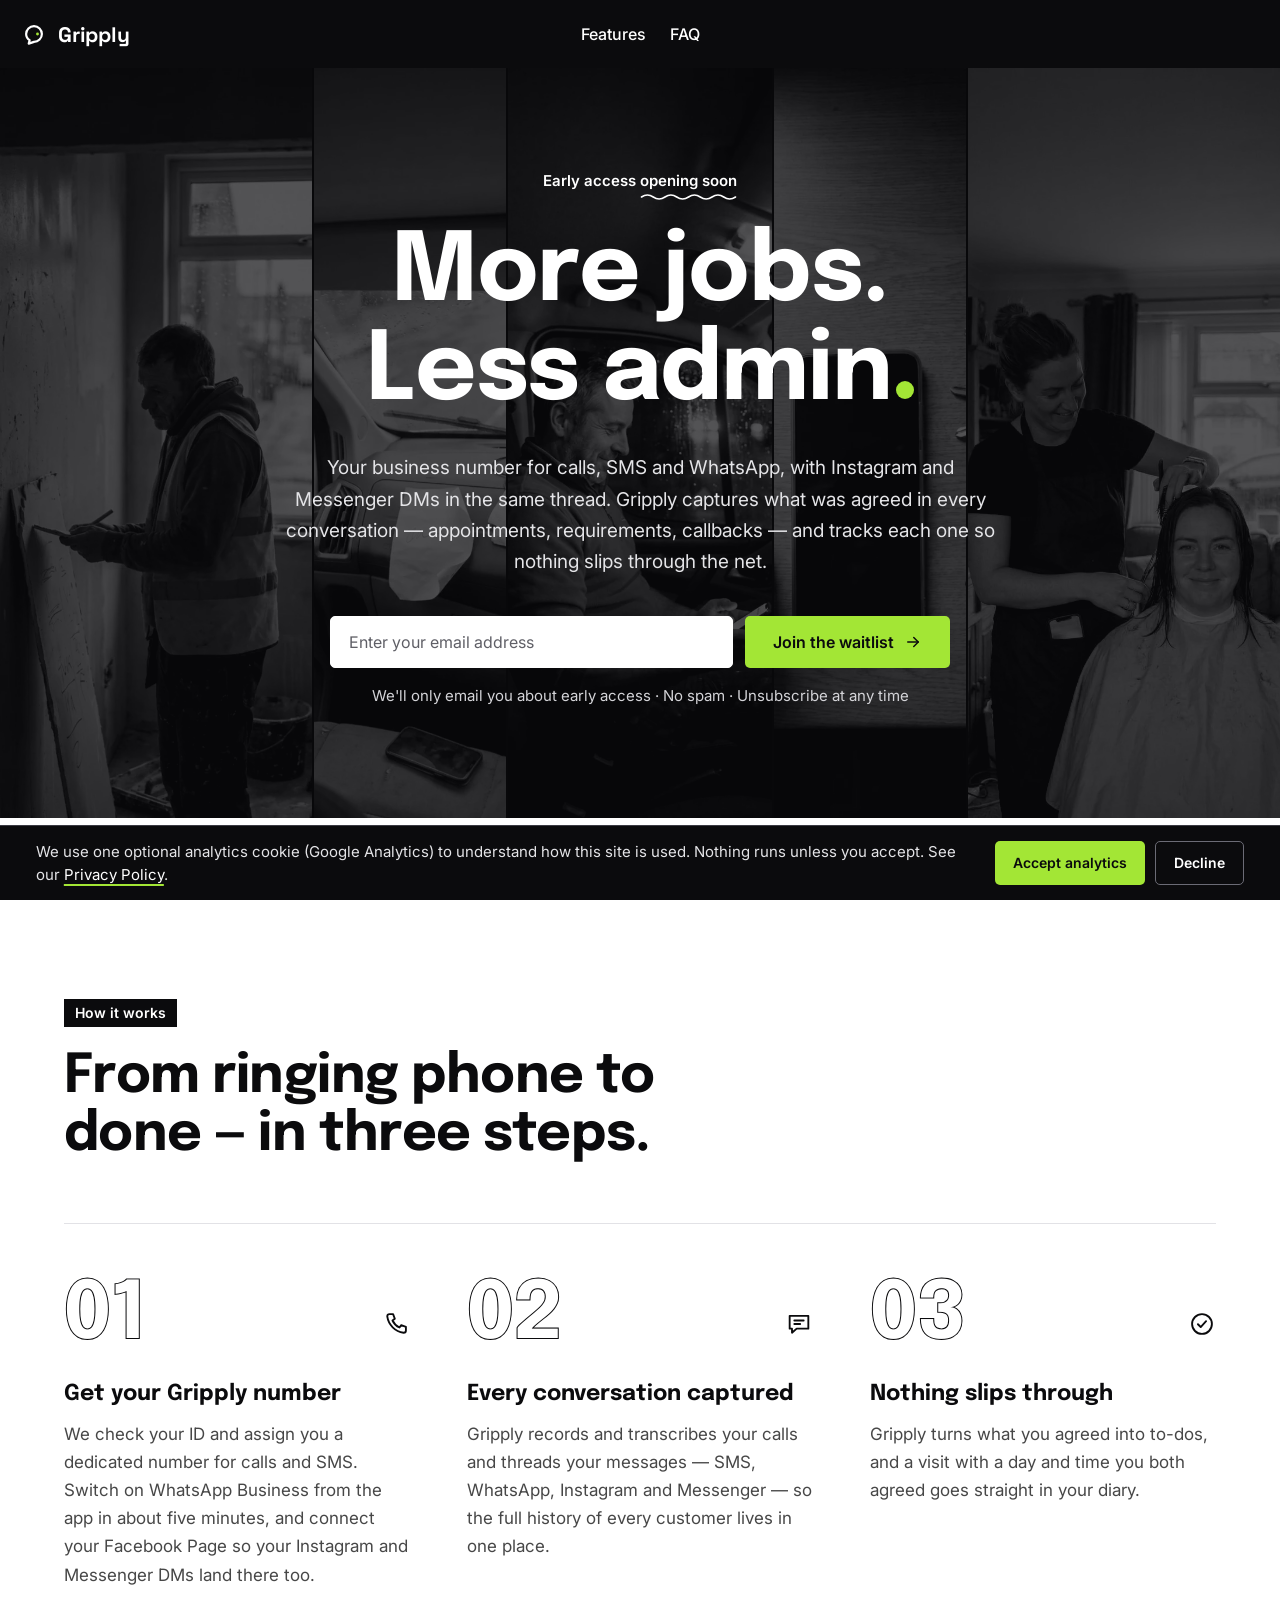
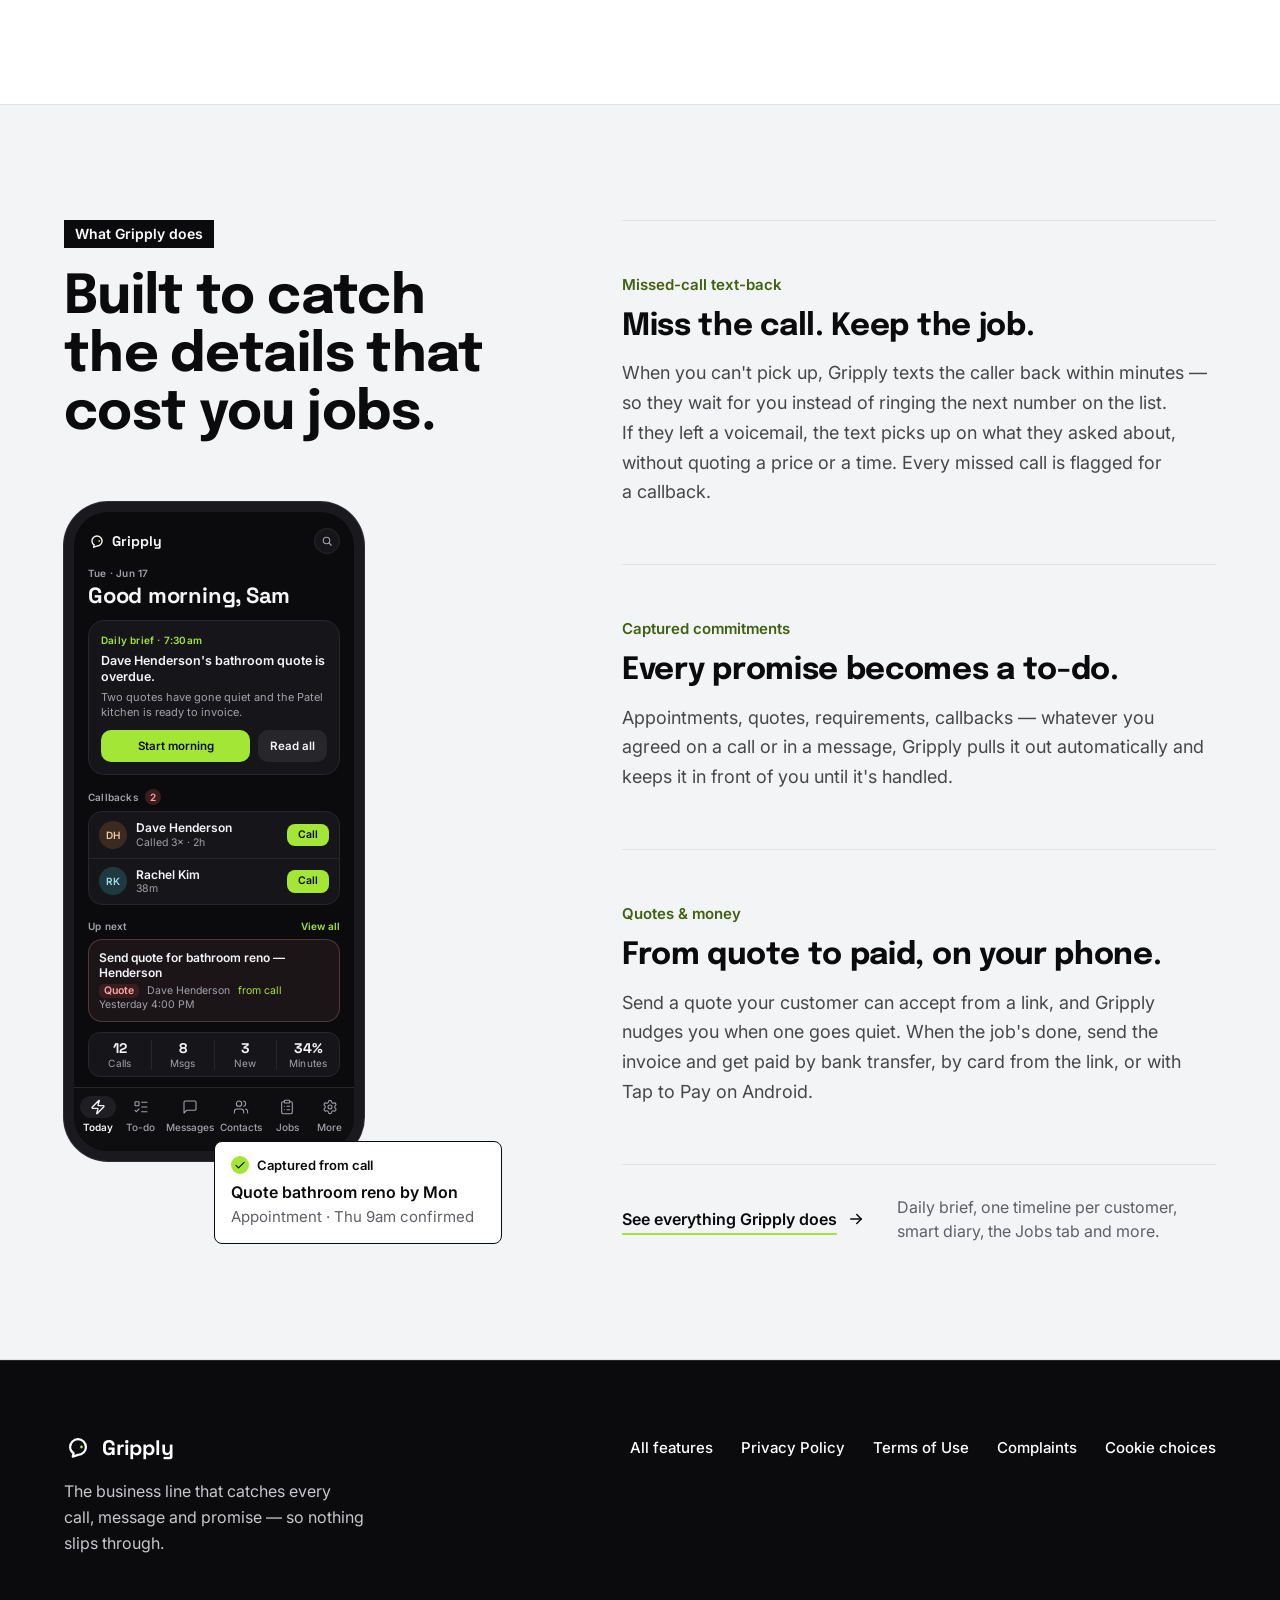
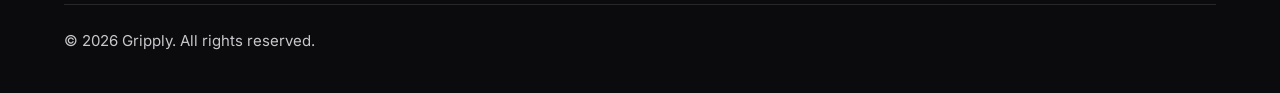
==== index.html @ f7651004 "Drop the blue tap highlight on every link and button The top bar already had none; now no tap anywhe" ====
<!DOCTYPE html>
<html lang="en">
<head>
  <meta charset="utf-8" />
  <meta name="viewport" content="width=device-width, initial-scale=1" />
  <title>Gripply — More jobs. Less admin.</title>
  <meta name="description" content="Gripply gives your business one number for calls, SMS and WhatsApp Business, and brings Instagram and Messenger DMs into the same thread — every conversation captured and every promise tracked, so nothing slips through the net. Join the waitlist for early access." />
  <link rel="canonical" href="https://gripply.app/" />
  <meta name="theme-color" content="#0b0b0d" />
  <link rel="icon" type="image/svg+xml" href="data:image/svg+xml,%3Csvg xmlns='http://www.w3.org/2000/svg' viewBox='0 0 256 256'%3E%3Crect width='256' height='256' rx='56' fill='%230b0b0d'/%3E%3Cpath d='M 128 56 C 168 56 200 88 200 128 C 200 168 168 200 128 200 L 80 216 L 88 184 C 68 172 56 152 56 128 C 56 88 88 56 128 56 Z' fill='none' stroke='%23f5f5f7' stroke-width='20' stroke-linejoin='round'/%3E%3Ccircle cx='160' cy='128' r='14' fill='%23a3e635'/%3E%3C/svg%3E" />
  <link rel="apple-touch-icon" href="data:image/svg+xml,%3Csvg xmlns='http://www.w3.org/2000/svg' viewBox='0 0 256 256'%3E%3Crect width='256' height='256' rx='56' fill='%230b0b0d'/%3E%3Cpath d='M 128 56 C 168 56 200 88 200 128 C 200 168 168 200 128 200 L 80 216 L 88 184 C 68 172 56 152 56 128 C 56 88 88 56 128 56 Z' fill='none' stroke='%23f5f5f7' stroke-width='20' stroke-linejoin='round'/%3E%3Ccircle cx='160' cy='128' r='14' fill='%23a3e635'/%3E%3C/svg%3E" />

  <!-- Open Graph / Twitter -->
  <meta property="og:type" content="website" />
  <meta property="og:url" content="https://gripply.app/" />
  <meta property="og:title" content="Gripply — More jobs. Less admin." />
  <meta property="og:description" content="One business number for calls, SMS and WhatsApp, with Instagram and Messenger in the same thread — every conversation captured and every promise tracked. Join the waitlist." />
  <meta property="og:image" content="https://gripply.app/og-image.png?v=2" />
  <meta property="og:image:width" content="1200" />
  <meta property="og:image:height" content="630" />
  <meta property="og:image:alt" content="Gripply — More jobs. Less admin. Every conversation captured. Every promise tracked. Calls, SMS, WhatsApp Business, Instagram and Messenger." />
  <meta name="twitter:card" content="summary_large_image" />
  <meta name="twitter:title" content="Gripply — More jobs. Less admin." />
  <meta name="twitter:description" content="One business number for calls, SMS and WhatsApp, with Instagram and Messenger in the same thread — every conversation captured and every promise tracked." />
  <meta name="twitter:image" content="https://gripply.app/og-image.png?v=2" />

  <script type="application/ld+json">
  {
    "@context": "https://schema.org",
    "@type": "SoftwareApplication",
    "name": "Gripply",
    "url": "https://gripply.app",
    "description": "One business number for calls, SMS and WhatsApp Business, with Instagram and Messenger DMs in the same thread. Gripply transcribes every conversation and tracks every promise so nothing slips through.",
    "applicationCategory": "BusinessApplication",
    "operatingSystem": "iOS, Android",
    "offers": { "@type": "Offer", "price": "0" }
  }
  </script>

  <link rel="preconnect" href="https://fonts.googleapis.com">
  <link rel="preconnect" href="https://fonts.gstatic.com" crossorigin>
  <link href="https://fonts.googleapis.com/css2?family=Epilogue:wght@500;700&family=Inter:wght@400;500;600&family=Space+Grotesk:wght@700&display=swap" rel="stylesheet">
  <link rel="stylesheet" href="/styles.css?v=10">
  <script src="/consent.js?v=1" defer></script>
  <script src="/site.js?v=2" defer></script>
</head>
<body>
<a class="skip-link" href="#top">Skip to content</a>

<!-- ===================== TOP BAR ===================== -->
<header class="topbar">
  <div class="topbar__inner">
    <a href="#top" class="logo topbar__logo">
      <svg aria-hidden="true" width="28" height="28" viewBox="0 0 256 256" fill="none"><path d="M 128 56 C 168 56 200 88 200 128 C 200 168 168 200 128 200 L 80 216 L 88 184 C 68 172 56 152 56 128 C 56 88 88 56 128 56 Z" stroke="currentColor" stroke-width="20" stroke-linejoin="round"></path><circle cx="160" cy="128" r="13" fill="#a3e635"></circle></svg>
      <span class="logo__word">Gripply</span>
    </a>
    <nav class="topbar__nav" aria-label="Primary">
      <a href="/features" class="topbar__link">Features</a>
      <a href="/faq" class="topbar__link">FAQ</a>
    </nav>
    <details class="nav-menu">
      <summary class="nav-menu__button" aria-label="Menu"><span class="nav-menu__bars" aria-hidden="true"><span></span><span></span><span></span></span></summary>
      <div class="nav-menu__panel">
        <a href="/features" class="nav-menu__link">Features</a>
        <a href="/faq" class="nav-menu__link">FAQ</a>
      </div>
    </details>
  </div>
</header>

<main id="top">

  <!-- ===================== HERO ===================== -->
  <section class="hero">
    <div class="hero__stage">
      <!-- still photographs, shown black and white by the stylesheet. /img/* is served immutable
           (netlify.toml), so bump ?v=N on a photo's src when that photo is replaced -->
      <div class="hero__media" aria-hidden="true">
        <img class="hero__photo hero__photo--builder" src="/img/hero-builder.webp?v=1" width="716" height="1284" alt="" fetchpriority="high" decoding="async">
        <img class="hero__photo hero__photo--dashboard" src="/img/hero-dashboard.webp?v=1" width="716" height="1284" alt="" loading="lazy" decoding="async">
        <img class="hero__photo hero__photo--van" src="/img/hero-van-night.webp?v=1" width="716" height="1284" alt="" loading="lazy" decoding="async">
        <img class="hero__photo hero__photo--counter" src="/img/hero-counter.webp?v=1" width="716" height="1284" alt="" loading="lazy" decoding="async">
        <img class="hero__photo hero__photo--hairdresser" src="/img/hero-hairdresser.webp?v=1" width="768" height="1376" alt="" loading="lazy" decoding="async">
      </div>

      <div class="hero__inner">
        <p class="kicker">Early access <span class="squiggle">opening soon<svg aria-hidden="true" viewBox="0 0 132 8" preserveAspectRatio="none" fill="none"><path d="M2 4 Q 10 0 18 4 T 34 4 T 50 4 T 66 4 T 82 4 T 98 4 T 114 4 T 130 4" stroke="currentColor" stroke-width="1.6" stroke-linecap="round" vector-effect="non-scaling-stroke"></path></svg></span></p>
        <h1 class="hero__title"><span class="hero__title-line">More jobs.</span> <span class="hero__title-line">Less admin<span class="visually-hidden">.</span><span class="dot" aria-hidden="true"></span></span></h1>
        <p class="hero__sub">Your business number for calls, SMS and WhatsApp, with Instagram and Messenger DMs in the same thread. Gripply captures what was agreed in every conversation&nbsp;— appointments, requirements, callbacks&nbsp;— and tracks each one so nothing slips through the net.</p>

        <!-- hero waitlist -->
        <div class="waitlist">
          <form id="heroForm" class="waitlist-form" data-success="heroSuccess" data-error="heroError" data-location="hero">
            <label class="visually-hidden" for="heroEmail">Email address</label>
            <input id="heroEmail" name="email" type="email" inputmode="email" autocomplete="email" required placeholder="Enter your email address" class="waitlist-form__input">
            <input type="text" name="website" tabindex="-1" autocomplete="off" aria-hidden="true" class="hp-field" />
            <button type="submit" class="btn btn--primary waitlist-form__submit">Join the waitlist
              <svg aria-hidden="true" width="18" height="18" viewBox="0 0 24 24" fill="none" stroke="currentColor" stroke-width="2" stroke-linecap="round" stroke-linejoin="round"><path d="M5 12h14"></path><path d="M13 6l6 6-6 6"></path></svg>
            </button>
          </form>
          <div id="heroError" class="form-error" role="alert" hidden></div>

          <div id="heroSuccess" class="form-success" role="status" tabindex="-1" hidden>
            <svg aria-hidden="true" width="22" height="22" viewBox="0 0 24 24" fill="none" stroke="currentColor" stroke-width="2" stroke-linecap="round" stroke-linejoin="round"><circle cx="12" cy="12" r="8.5"></circle><path d="M8.5 12.2l2.4 2.4 4.6-5"></path></svg>
            <span>You're on the list. We'll email you the moment your spot opens up.</span>
          </div>

          <p class="form-note">We'll only email you about early access <span aria-hidden="true">·</span> <span class="nowrap">No spam <span aria-hidden="true">·</span> Unsubscribe at any time</span></p>
        </div>
      </div>
    </div>

    <!-- the five channels -->
    <div class="channels">
      <ul class="container channels__list" role="list">
        <li class="channels__item">Calls</li>
        <li class="channels__item">SMS</li>
        <li class="channels__item">WhatsApp Business</li>
        <li class="channels__item">Instagram</li>
        <li class="channels__item">Messenger</li>
      </ul>
    </div>
  </section>

  <!-- ===================== HOW IT WORKS ===================== -->
  <section id="how" class="section">
    <div class="container">
      <div class="section-head">
        <p class="chip">How it works</p>
        <h2 class="section-title">From ringing phone to done&nbsp;— in three steps.</h2>
      </div>

      <ol class="steps" role="list">
        <!-- step 1 -->
        <li class="row step">
          <div class="step__head">
            <span class="numeral" aria-hidden="true">01</span>
            <svg class="step__icon" aria-hidden="true" width="28" height="28" viewBox="0 0 24 24" fill="none" stroke="currentColor" stroke-width="1.6" stroke-linecap="round" stroke-linejoin="round"><path d="M6.5 3.5h3l1.5 4-2 1.5a12 12 0 0 0 6 6l1.5-2 4 1.5v3a2 2 0 0 1-2 2A16.5 16.5 0 0 1 4.5 5.5a2 2 0 0 1 2-2z"></path></svg>
          </div>
          <h3 class="item-title step__title">Get your Gripply number</h3>
          <p class="step__text">We check your ID and assign you a dedicated number for calls and SMS. Switch on WhatsApp Business from the app in about five minutes, and connect your Facebook Page so your Instagram and Messenger DMs land there too.</p>
        </li>
        <!-- step 2 -->
        <li class="row step">
          <div class="step__head">
            <span class="numeral" aria-hidden="true">02</span>
            <svg class="step__icon" aria-hidden="true" width="28" height="28" viewBox="0 0 24 24" fill="none" stroke="currentColor" stroke-width="1.6" stroke-linecap="round" stroke-linejoin="round"><path d="M4 5h16v11H10l-4 3.5V16H4z"></path><path d="M8 9h8"></path><path d="M8 12h5"></path></svg>
          </div>
          <h3 class="item-title step__title">Every conversation captured</h3>
          <p class="step__text">Gripply records and transcribes your calls and threads your messages&nbsp;— SMS, WhatsApp, Instagram and Messenger&nbsp;— so the full history of every customer lives in one place.</p>
        </li>
        <!-- step 3 -->
        <li class="row step">
          <div class="step__head">
            <span class="numeral" aria-hidden="true">03</span>
            <svg class="step__icon" aria-hidden="true" width="28" height="28" viewBox="0 0 24 24" fill="none" stroke="currentColor" stroke-width="1.6" stroke-linecap="round" stroke-linejoin="round"><circle cx="12" cy="12" r="8.5"></circle><path d="M8.5 12.2l2.4 2.4 4.6-5"></path></svg>
          </div>
          <h3 class="item-title step__title">Nothing slips through</h3>
          <p class="step__text">Gripply turns what you agreed into <span class="nowrap">to-dos</span>, and a visit with a day and time you both agreed goes straight in your diary.</p>
        </li>
      </ol>
    </div>
  </section>

  <!-- ===================== FEATURES ===================== -->
  <section id="features" class="section section--alt">
    <div class="container does">
      <div class="section-head does__head">
        <p class="chip">What Gripply does</p>
        <h2 class="section-title">Built to catch the details that cost you jobs.</h2>
      </div>

      <!-- the app, drawn in HTML and exposed as one picture -->
      <div class="does__mock">
        <div class="phone-mock" role="img" aria-label="The Gripply app's Today screen: the daily brief, two callbacks to make and what's up next, with a note of an action captured from a call.">
          <div class="phone">
            <div class="phone__screen">
              <div class="phone__body">
                <div class="phone__top">
                  <span class="phone__brand"><svg width="18" height="18" viewBox="0 0 256 256" fill="none"><path d="M 128 56 C 168 56 200 88 200 128 C 200 168 168 200 128 200 L 80 216 L 88 184 C 68 172 56 152 56 128 C 56 88 88 56 128 56 Z" stroke="currentColor" stroke-width="20" stroke-linejoin="round"></path><circle cx="160" cy="128" r="13" fill="#a3e635"></circle></svg>Gripply</span>
                  <span class="phone__search"><svg width="12" height="12" viewBox="0 0 24 24" fill="none" stroke="currentColor" stroke-width="2.2" stroke-linecap="round"><circle cx="11" cy="11" r="6.5"></circle><path d="M16 16l4.5 4.5"></path></svg></span>
                </div>
                <span class="phone__label phone__date">Tue · Jun 17</span>
                <span class="phone__hello">Good morning, Sam</span>

                <span class="phone__card phone__brief">
                  <span class="phone__label phone__brief-label">Daily brief · 7:30am</span>
                  <span class="phone__brief-title">Dave Henderson's bathroom quote is overdue.</span>
                  <span class="phone__brief-text">Two quotes have gone quiet and the Patel kitchen is ready to invoice.</span>
                  <span class="phone__brief-actions">
                    <span class="phone__btn">Start morning</span>
                    <span class="phone__btn phone__btn--quiet">Read all</span>
                  </span>
                </span>

                <span class="phone__heading">
                  <span class="phone__label">Callbacks</span>
                  <span class="phone__count">2</span>
                </span>
                <span class="phone__card phone__list">
                  <span class="phone__person">
                    <span class="phone__avatar">DH</span>
                    <span class="phone__lines"><span class="phone__name">Dave Henderson</span><span class="phone__meta">Called 3× · 2h</span></span>
                    <span class="phone__call">Call</span>
                  </span>
                  <span class="phone__person">
                    <span class="phone__avatar phone__avatar--cool">RK</span>
                    <span class="phone__lines"><span class="phone__name">Rachel Kim</span><span class="phone__meta">38m</span></span>
                    <span class="phone__call">Call</span>
                  </span>
                </span>

                <span class="phone__heading phone__heading--split">
                  <span class="phone__label">Up next</span>
                  <span class="phone__more">View all</span>
                </span>
                <span class="phone__card phone__task phone__task--overdue">
                  <span class="phone__lines">
                    <span class="phone__name">Send quote for bathroom reno&nbsp;— Henderson</span>
                    <span class="phone__task-meta"><span class="phone__pill">Quote</span><span>Dave Henderson</span><span class="phone__from">from call</span><span>Yesterday 4:00 PM</span></span>
                  </span>
                </span>

                <span class="phone__card phone__stats">
                  <span class="phone__stat"><span class="phone__stat-value">12</span><span class="phone__stat-label">Calls</span></span>
                  <span class="phone__stat"><span class="phone__stat-value">8</span><span class="phone__stat-label">Msgs</span></span>
                  <span class="phone__stat"><span class="phone__stat-value">3</span><span class="phone__stat-label">New</span></span>
                  <span class="phone__stat"><span class="phone__stat-value">34%</span><span class="phone__stat-label">Minutes</span></span>
                </span>
              </div>

              <div class="phone__tabs">
                <span class="phone__tab phone__tab--on"><svg width="16" height="16" viewBox="0 0 24 24" fill="none" stroke="currentColor" stroke-width="2" stroke-linecap="round" stroke-linejoin="round"><path d="M4 14a1 1 0 0 1-.78-1.63l9.9-10.2a.5.5 0 0 1 .86.46l-1.92 6.02A1 1 0 0 0 13 10h7a1 1 0 0 1 .78 1.63l-9.9 10.2a.5.5 0 0 1-.86-.46l1.92-6.02A1 1 0 0 0 11 14z"></path></svg>Today</span>
                <span class="phone__tab"><svg width="16" height="16" viewBox="0 0 24 24" fill="none" stroke="currentColor" stroke-width="1.6" stroke-linecap="round" stroke-linejoin="round"><path d="M13 5h8"></path><path d="M13 12h8"></path><path d="M13 19h8"></path><path d="m3 17 2 2 4-4"></path><rect x="3" y="4" width="6" height="6" rx="1"></rect></svg>To-do</span>
                <span class="phone__tab"><svg width="16" height="16" viewBox="0 0 24 24" fill="none" stroke="currentColor" stroke-width="1.6" stroke-linecap="round" stroke-linejoin="round"><path d="M21 15a2 2 0 0 1-2 2H7l-4 4V5a2 2 0 0 1 2-2h14a2 2 0 0 1 2 2z"></path></svg>Messages</span>
                <span class="phone__tab"><svg width="16" height="16" viewBox="0 0 24 24" fill="none" stroke="currentColor" stroke-width="1.6" stroke-linecap="round" stroke-linejoin="round"><path d="M16 21v-2a4 4 0 0 0-4-4H6a4 4 0 0 0-4 4v2"></path><path d="M16 3.128a4 4 0 0 1 0 7.744"></path><path d="M22 21v-2a4 4 0 0 0-3-3.87"></path><circle cx="9" cy="7" r="4"></circle></svg>Contacts</span>
                <span class="phone__tab"><svg width="16" height="16" viewBox="0 0 24 24" fill="none" stroke="currentColor" stroke-width="1.6" stroke-linecap="round" stroke-linejoin="round"><rect width="8" height="4" x="8" y="2" rx="1"></rect><path d="M16 4h2a2 2 0 0 1 2 2v14a2 2 0 0 1-2 2H6a2 2 0 0 1-2-2V6a2 2 0 0 1 2-2h2"></path><path d="M12 11h4"></path><path d="M12 16h4"></path><path d="M8 11h.01"></path><path d="M8 16h.01"></path></svg>Jobs</span>
                <span class="phone__tab"><svg width="16" height="16" viewBox="0 0 24 24" fill="none" stroke="currentColor" stroke-width="1.6" stroke-linecap="round" stroke-linejoin="round"><path d="M9.671 4.136a2.34 2.34 0 0 1 4.659 0 2.34 2.34 0 0 0 3.319 1.915 2.34 2.34 0 0 1 2.33 4.033 2.34 2.34 0 0 0 0 3.831 2.34 2.34 0 0 1-2.33 4.033 2.34 2.34 0 0 0-3.319 1.915 2.34 2.34 0 0 1-4.659 0 2.34 2.34 0 0 0-3.32-1.915 2.34 2.34 0 0 1-2.33-4.033 2.34 2.34 0 0 0 0-3.831A2.34 2.34 0 0 1 6.35 6.051a2.34 2.34 0 0 0 3.319-1.915"></path><circle cx="12" cy="12" r="3"></circle></svg>More</span>
              </div>
            </div>
          </div>

          <div class="phone-mock__note">
            <span class="phone-mock__note-label"><svg width="14" height="14" viewBox="0 0 24 24" fill="none" stroke="currentColor" stroke-width="2" stroke-linecap="round" stroke-linejoin="round"><path d="M5 12.5l4.5 4.5L19 7.5"></path></svg>Captured from call</span>
            <span class="phone-mock__note-title">Quote bathroom reno by Mon</span>
            <span class="phone-mock__note-sub">Appointment · Thu 9am confirmed</span>
          </div>
        </div>
      </div>

      <div class="does__rows">
        <!-- feature row 1 -->
        <div class="row feature">
          <p class="label">Missed-call text-back</p>
          <h3 class="feature-title">Miss the call. Keep the job.</h3>
          <p class="lead">When you can't pick up, Gripply texts the caller back within minutes&nbsp;— so they wait for you instead of ringing the next number on the list. If they left a voicemail, the text picks up on what they asked about, without quoting a price or a time. Every missed call is flagged for a callback.</p>
        </div>

        <!-- feature row 2 -->
        <div class="row feature">
          <p class="label">Captured commitments</p>
          <h3 class="feature-title">Every promise becomes a <span class="nowrap">to-do</span>.</h3>
          <p class="lead">Appointments, quotes, requirements, callbacks&nbsp;— whatever you agreed on a call or in a message, Gripply pulls it out automatically and keeps it in front of you until it's handled.</p>
        </div>

        <!-- feature row 3 -->
        <div class="row feature">
          <p class="label">Quotes &amp; money</p>
          <h3 class="feature-title">From quote to paid, on your phone.</h3>
          <p class="lead">Send a quote your customer can accept from a link, and Gripply nudges you when one goes quiet. When the job's done, send the invoice and get paid by bank transfer, by card from the link, or with Tap to Pay on Android.</p>
        </div>

        <!-- everything else lives on /features -->
        <div class="does__more">
          <a href="/features" class="arrow-link"><span>See everything Gripply does</span>
            <svg aria-hidden="true" width="18" height="18" viewBox="0 0 24 24" fill="none" stroke="currentColor" stroke-width="2" stroke-linecap="round" stroke-linejoin="round"><path d="M5 12h14"></path><path d="M13 6l6 6-6 6"></path></svg>
          </a>
          <p class="does__more-text">Daily brief, one timeline per customer, smart diary, the Jobs tab and more.</p>
        </div>
      </div>
    </div>
  </section>

</main>

<!-- ===================== FOOTER ===================== -->
<footer class="footer">
  <div class="container footer__inner">
    <div class="footer__top">
      <div class="footer__about">
        <a href="#top" class="logo footer__brand">
          <svg aria-hidden="true" width="28" height="28" viewBox="0 0 256 256" fill="none"><path d="M 128 56 C 168 56 200 88 200 128 C 200 168 168 200 128 200 L 80 216 L 88 184 C 68 172 56 152 56 128 C 56 88 88 56 128 56 Z" stroke="currentColor" stroke-width="20" stroke-linejoin="round"></path><circle cx="160" cy="128" r="13" fill="#a3e635"></circle></svg>
          <span class="logo__word">Gripply</span>
        </a>
        <p class="footer__tagline">The business line that catches every call, message and promise&nbsp;— so nothing slips through.</p>
      </div>
      <nav class="footer__nav" aria-label="Footer">
        <a href="/features" class="footer__link">All features</a>
        <a href="/privacy" class="footer__link">Privacy Policy</a>
        <a href="/terms" class="footer__link">Terms of Use</a>
        <a href="/complaints" class="footer__link">Complaints</a>
        <button type="button" class="footer__link" data-cookie-choices>Cookie choices</button>
      </nav>
    </div>
    <div class="footer__bottom">
      <p class="footer__copy">© 2026 Gripply. All rights reserved.</p>
    </div>
  </div>
</footer>
</body>
</html>
---- styles.css ----
/* Gripply landing — shared stylesheet for every page ("Bold minimal").
   Referenced as /styles.css?v=N — bump N in all six pages when editing
   this file (netlify.toml serves it with immutable caching).

   Contents
     1. Design tokens
     2. Base and typography
     3. Shared components
          skip link · layout wrappers · dark surfaces · buttons · logo · top bar
          arrow link · label chips · lime full stop · outlined numerals · hairline rows
          waitlist form and its states · phone mock
          footer · cookie banner
     4. Home page — index.html
     5. Features page — features.html
     6. Legal pages — privacy.html, terms.html, complaints.html
     7. FAQ page — faq.html

   Written mobile-first. Breakpoints (min-width): 720px tablet,
   900px small desktop, 1100px desktop.
   Nothing here is set in capitals or letter-spaced like capitals. The only
   tracking is the slight 0.2px on the phone mock's tiny in-app labels,
   which are in sentence case like the real app. */


/* ==========================================================================
   1. DESIGN TOKENS
   ========================================================================== */

:root {
  color-scheme: light;

  /* colour — light theme (the live theme) */
  --bg: #ffffff;
  --bg-alt: #f3f4f5;
  --panel: #0b0b0d;          /* top bar, hero backing, footer, cookie bar */
  --ink: #0b0b0d;            /* headings, strong text, hairline borders that must show */
  --body: #474747;
  --muted: #5f5f66;
  --line: #e2e2e6;           /* hairlines */
  --accent: #a3e635;         /* lime: fills only */
  --accent-hover: #b5f04f;
  --accent-ink: #0b0b0d;     /* text on lime */
  --accent-text: #3f6212;    /* lime-coloured text on white */

  /* text on the dark surfaces (top bar, hero, footer, cookie bar) */
  --on-dark: #ffffff;
  --on-dark-body: #e4e4e7;
  --on-dark-muted: #c7c7cc;
  --on-dark-note: #d4d4d8;
  --on-dark-hover: #a1a1aa;  /* top bar and phone menu links under the pointer */
  --on-dark-line: #26262b;
  --danger-on-dark: #f87171;

  /* hero photographs: colour files, made black and white here */
  --hero-photo-filter: grayscale(1) contrast(1.05);
  --hero-scrim: rgba(11, 11, 13, 0.7);

  /* type */
  --font-display: 'Epilogue', system-ui, -apple-system, 'Segoe UI', sans-serif;
  --font-body: 'Inter', system-ui, -apple-system, 'Segoe UI', sans-serif;
  --font-brand: 'Space Grotesk', system-ui, sans-serif;   /* the Gripply wordmark only */

  /* layout */
  --container: 1200px;       /* includes the gutters */
  --gutter: 20px;
  --section-pad: clamp(72px, 9vw, 132px);
  --page-top: 44px;          /* above the chip of a page with no hero (FAQ, legal) */
  --head-gap: 36px;          /* under a section's or page's heading block */
  --gap-label: 12px;         /* from a .label to its heading */
  --gap-chip: 20px;          /* from a .chip to its heading */
  --topbar-h: 64px;
  --radius: 5px;

  /* focus ring colour; dark surfaces switch it to white */
  --focus: var(--ink);
}

@media (min-width: 720px) {
  :root {
    --gutter: 24px;
    --page-top: clamp(56px, 6vw, 88px);
    --head-gap: clamp(40px, 4.5vw, 64px);
    --gap-label: 14px;
    --gap-chip: 22px;
    --topbar-h: 68px;
  }
}

/* Dark theme — kept for later, NOT activated (the site is light only for now).
   To switch it on, apply these under a selector or a prefers-color-scheme query.

   :root {
     --bg: #0b0b0d;
     --bg-alt: #131316;
     --panel: #16161a;
     --ink: #f5f5f7;
     --body: #c7c7cc;
     --muted: #a1a1aa;
     --line: #2a2a30;
     --accent-text: #a3e635;
   }
*/


/* ==========================================================================
   2. BASE AND TYPOGRAPHY
   ========================================================================== */

*, *::before, *::after { box-sizing: border-box; }

html {
  -webkit-text-size-adjust: 100%;
  text-size-adjust: 100%;
  -webkit-tap-highlight-color: transparent;   /* no blue flash on tapping a link or button anywhere (owner's decision); inherited */
}

/* In-page links and keyboard focus land clear of the sticky top bar: 8px below it, so a
   focus ring shows. This is set on what gets scrolled to, not as the page's scroll-padding-top,
   which would apply to the top bar's own links and menu button as well: focusing one of those
   (Escape closing the phone menu, Shift+Tab back into the bar) then scrolled the page. The top
   bar is always in view, so its controls need no margin. */
[id],
:is(main, .footer) :is(a, button, input, summary, [tabindex]) {
  scroll-margin-top: calc(var(--topbar-h) + 8px);
}

@media (prefers-reduced-motion: no-preference) {
  html { scroll-behavior: smooth; }
}

body {
  margin: 0;
  background: var(--bg);
  color: var(--body);
  font-family: var(--font-body);
  font-size: 17px;
  line-height: 1.6;
}

h1, h2, h3, p, blockquote { margin: 0; }

h1, h2, h3 {
  font-family: var(--font-display);
  font-weight: 700;
  color: var(--ink);
  text-wrap: balance;
}

p { text-wrap: pretty; }

/* text links: ink with a lime underline that turns ink on hover
   (components set their own colour and decoration) */
a {
  color: var(--ink);
  text-decoration-color: var(--accent);
  text-decoration-thickness: 2px;
  text-underline-offset: 3px;
}
a:hover { text-decoration-color: var(--ink); }

img { max-width: 100%; height: auto; }

input, button, textarea, select { font-family: inherit; }

[hidden] { display: none !important; }

::selection { background: var(--accent); color: var(--accent-ink); }

:focus-visible { outline: 2px solid var(--focus); outline-offset: 3px; }

.visually-hidden {
  position: absolute;
  width: 1px;
  height: 1px;
  margin: -1px;
  padding: 0;
  overflow: hidden;
  clip: rect(0 0 0 0);
  clip-path: inset(50%);
  white-space: nowrap;
  border: 0;
}

.nowrap { white-space: nowrap; }

/* ----- type scale (use these rather than new sizes) ----- */

/* section heading: 36px on a phone, 60px at 1440 */
.section-title {
  font-size: clamp(36px, 4.2vw, 60px);
  line-height: 1.1;
  letter-spacing: -0.012em;
}

/* feature heading: 26px on a phone, 33px at 1440. The features page's
   larger row headings (.tour-row__title) share its line height and tracking. */
.feature-title,
.tour-row__title {
  line-height: 1.15;
  letter-spacing: -0.01em;
}
.feature-title { font-size: clamp(26px, 2.4vw, 33px); }

/* step and list-item heading, and a legal page's section headings */
.item-title,
.legal__section h2 {
  font-size: 22px;
  line-height: 1.25;
}

/* .kicker: the short line above a page's h1 ("Early access opening soon").
   .label: the small label above a feature heading (below). */
.kicker,
.label {
  font-size: 15px;
  font-weight: 600;
  line-height: 1.4;
}
.kicker { color: var(--ink); }

/* the wavy underline under part of a kicker: <span class="squiggle">words<svg …></svg></span> */
.squiggle { position: relative; display: inline-block; }
.squiggle svg {
  position: absolute;
  left: 0;
  bottom: -10px;
  width: 100%;
  height: 8px;
  overflow: visible;
}

/* the label is in the dark lime text colour (--accent-text). The owner tried a lime
   dot and plain lime text during the build and chose this green, so keep it. */
.label { color: var(--accent-text); }
.label + :is(h2, h3) { margin-top: var(--gap-label); }

/* larger running text: 17px on a phone, 18px above */
.lead {
  font-size: 17px;
  line-height: 1.65;
}

/* long-form text: the FAQ page's answers and the legal pages' text,
   at most about 70 characters of 17px Inter a line */
.faq__a,
.legal__text {
  max-width: 600px;
  font-size: 17px;
  line-height: 1.7;
}

@media (min-width: 720px) {
  .section-title { line-height: 1.08; }
  .lead { font-size: 18px; }
}


/* ==========================================================================
   3. SHARED COMPONENTS
   ========================================================================== */

/* ----- skip link ----- */

.skip-link {
  position: absolute;
  left: 16px;
  top: -100px;
  z-index: 200;
  display: inline-flex;
  align-items: center;
  min-height: 44px;
  padding: 0 16px;
  border-radius: var(--radius);
  background: var(--accent);
  color: var(--accent-ink);
  font-size: 15px;
  font-weight: 600;
  text-decoration: none;
}
.skip-link:focus { top: 10px; outline: 2px solid var(--on-dark); outline-offset: 2px; }

/* ----- layout wrappers ----- */

/* centred column, 1200px including the gutters */
.container {
  width: 100%;
  max-width: var(--container);
  margin-inline: auto;
  padding-inline: var(--gutter);
}

/* a white page section; put a .container inside it.
   --surface is the section's background: outlined numerals fill with it. */
.section {
  --surface: var(--bg);
  background: var(--surface);
  padding-block: var(--section-pad);
}
.section--alt {
  --surface: var(--bg-alt);
  border-top: 1px solid var(--line);
  border-bottom: 1px solid var(--line);
}

/* chip + heading at the top of a section */
.section-head { max-width: 720px; }

/* ----- dark surfaces: top bar, home hero, footer, cookie banner ----- */

.topbar,
.hero__stage,
.footer,
.consent-banner {
  --focus: var(--on-dark);
  background: var(--panel);
  -webkit-font-smoothing: antialiased;
}

/* ----- buttons ----- */
/* Defined before the components that size and place their own buttons
   (.waitlist-form__submit, the cookie banner's two). The banner's Decline,
   which consent.js builds without .btn, is listed here to share the shape. */

.btn,
.consent-banner__decline {
  display: inline-flex;
  align-items: center;
  justify-content: center;
  gap: 10px;
  min-height: 44px;
  margin: 0;
  padding: 0 16px;
  border: 0;
  border-radius: var(--radius);
  background: none;
  color: inherit;
  font-family: var(--font-body);
  font-size: 14px;
  font-weight: 600;
  line-height: 1;
  text-decoration: none;
  white-space: nowrap;
  cursor: pointer;
}
.btn svg { flex: 0 0 auto; }
.btn--primary { background: var(--accent); color: var(--accent-ink); }
.btn--primary:hover { background: var(--accent-hover); }
.btn:disabled { opacity: 0.75; cursor: default; }

/* ----- logo (top bar and footer) ----- */

.logo {
  display: inline-flex;
  align-items: center;
  gap: 10px;
  min-height: 44px;
  color: inherit;
  text-decoration: none;
}
.logo:hover { color: inherit; }   /* the footer's white logo dims to the footer's text colour */
.logo svg { flex: 0 0 auto; }
.logo__word {
  font-family: var(--font-brand);
  font-weight: 700;
  font-size: 21px;
  line-height: 1;
  letter-spacing: -0.01em;
}

/* ----- top bar ----- */
/* After runway.com's nav, in black, by the owner's decisions during the build:
   a solid near-black bar that stays at the top of the window,
   full width with 20px sides, white links centred, no button (the owner removed it).
   Phone (below 720px): logo and a menu button; the links open in a full-screen panel
   (<details class="nav-menu">; site.js slides it open and shut, and closes it on a link tap or Escape). */

.topbar {
  position: sticky;
  top: 0;
  z-index: 50;
  color: var(--on-dark);
}
.topbar__inner {
  display: grid;
  grid-template-columns: 1fr auto;
  grid-template-areas: "logo menu";
  align-items: center;
  min-height: var(--topbar-h);
  padding: 0 min(20px, 6.25vw);   /* only narrower than 20px below 320px */
}
.topbar__logo { grid-area: logo; justify-self: start; }
.topbar__nav { display: none; }

.topbar__link {
  display: inline-flex;
  align-items: center;
  min-height: 44px;
  padding: 0 12px;
  color: var(--on-dark);
  font-size: 16px;
  font-weight: 500;
  line-height: 1;
  text-decoration: none;
  white-space: nowrap;
  transition: color 0.15s ease;
}
.topbar__link:hover { color: var(--on-dark-hover); }
.topbar__link:focus-visible { outline-offset: -4px; }   /* keep the ring clear of the neighbouring links */

/* phone menu */
.nav-menu { grid-area: menu; }
.nav-menu__button {
  display: flex;
  align-items: center;
  justify-content: center;
  width: 44px;
  height: 44px;
  margin-right: -8px;   /* the icon, not the tap area, lines up with the page edge */
  border-radius: 6px;
  color: var(--on-dark);
  list-style: none;
  cursor: pointer;
}
.nav-menu__button::-webkit-details-marker { display: none; }
.nav-menu__button::marker { content: ""; }
/* three bars that turn into an X when the menu opens, and back when it closes */
.nav-menu__bars { position: relative; display: block; width: 20px; height: 14px; }
.nav-menu__bars span {
  position: absolute;
  left: 0;
  width: 100%;
  height: 2px;
  border-radius: 1px;
  background: currentColor;
  transition: transform 0.32s cubic-bezier(0.2, 0.8, 0.2, 1), opacity 0.2s ease;
}
.nav-menu__bars span:nth-child(1) { top: 0; }
.nav-menu__bars span:nth-child(2) { top: 6px; }
.nav-menu__bars span:nth-child(3) { top: 12px; }
.nav-menu[open]:not(.nav-menu--closing) .nav-menu__bars span:nth-child(1) { transform: translateY(6px) rotate(45deg); }
.nav-menu[open]:not(.nav-menu--closing) .nav-menu__bars span:nth-child(2) { opacity: 0; }
.nav-menu[open]:not(.nav-menu--closing) .nav-menu__bars span:nth-child(3) { transform: translateY(-6px) rotate(-45deg); }
/* Open: a full-screen black panel that slides in from the right, and back out when it closes
   (owner's decisions). It sits behind the bar's own logo and close button (z-index -1 inside the
   bar), so those stay usable. site.js runs both slides and marks the menu .nav-menu--scripted
   (and .nav-menu--closing while it slides out); see the comment there for why CSS can't.
   Without the script this CSS slide-in runs (in Chrome, on the first open only) and closing
   is instant. */
.nav-menu__panel {
  position: fixed;
  inset: 0;
  z-index: -1;
  height: 100vh;
  height: 100dvh;
  overflow-y: auto;
  overscroll-behavior: contain;
  padding: calc(var(--topbar-h) + 16px) min(20px, 6.25vw) 32px;
  background: var(--panel);
}
.nav-menu[open]:not(.nav-menu--scripted) .nav-menu__panel { animation: nav-menu-in 0.32s cubic-bezier(0.2, 0.8, 0.2, 1); }
@keyframes nav-menu-in {
  from { transform: translateX(100%); }
  to   { transform: translateX(0); }
}
@media (prefers-reduced-motion: reduce) {
  .nav-menu__bars span { transition: none; }
  .nav-menu[open]:not(.nav-menu--scripted) .nav-menu__panel { animation: none; }
}
.nav-menu__link {
  display: flex;
  align-items: center;
  min-height: 72px;
  border-top: 1px solid var(--on-dark-line);
  color: var(--on-dark);
  font-family: var(--font-display);
  font-size: 34px;
  font-weight: 700;
  line-height: 1.1;
  letter-spacing: -0.01em;
  text-decoration: none;
}
.nav-menu__link:last-child { border-bottom: 1px solid var(--on-dark-line); }
.nav-menu__link:hover { color: var(--on-dark-hover); }
/* (the focus ring is the base one, 3px outside the link, so it clears the text, which starts at the link's left edge) */

/* The page behind the open menu does not scroll, and once the panel has slid over it (0.32s)
   it is hidden, with the skip link: Tab past the last menu link then leaves the page instead of
   landing on links the panel covers, and nothing scrolls the page behind to show them. It shows
   again as soon as the panel starts sliding out (.nav-menu--closing), so the slide uncovers it.
   "not (min-width: 720px)" rather than max-width: 719px, so a zoomed 719.2px-wide viewport
   (menu button showing) is covered too. */
@media not all and (min-width: 720px) {
  body:has(.nav-menu[open]) { overflow: hidden; }
  body:has(.nav-menu[open]:not(.nav-menu--closing)) :is(.skip-link, main, .footer) {
    visibility: hidden;
    transition: visibility 0s 0.32s;
  }
}
@media (prefers-reduced-motion: reduce) {
  body:has(.nav-menu[open]:not(.nav-menu--closing)) :is(.skip-link, main, .footer) { transition: none; }   /* no slide to wait for */
}

@media (min-width: 720px) {
  .topbar__inner {
    grid-template-columns: 1fr auto 1fr;
    grid-template-areas: "logo nav .";
  }
  .topbar__nav { grid-area: nav; display: flex; justify-content: center; }
  .nav-menu { display: none; }
}

/* ----- arrow link: text with a lime underline and an arrow ----- */
/* <a class="arrow-link" href="…"><span>Words</span><svg …arrow…></svg></a> */

.arrow-link {
  display: inline-flex;
  align-items: center;
  gap: 10px;
  min-height: 44px;
  font-size: 16px;
  font-weight: 600;
  line-height: 1;
  text-decoration: none;
}
.arrow-link span { padding: 7px 0 6px; border-bottom: 2px solid var(--accent); }
.arrow-link svg { flex: 0 0 auto; }

/* ----- label chips ----- */
/* .chip: small black label above a section heading (a <p>, or an <h2> when it is the heading). */

.chip {
  display: inline-block;
  padding: 7px 11px;
  background: var(--ink);
  color: var(--bg);
  font-family: var(--font-body);
  font-size: 14px;
  font-weight: 600;
  line-height: 1;
}
.chip + :is(h1, h2) { margin-top: var(--gap-chip); }

/* ----- lime full stop ----- */
/* word<span class="visually-hidden">.</span><span class="dot" aria-hidden="true"></span>
   A plain filled circle: never give it a border, outline or shadow. */

.dot {
  display: inline-block;
  width: 0.19em;
  height: 0.19em;
  margin-left: 0.05em;
  border-radius: 50%;
  background: var(--accent);
}

/* ----- outlined numerals (01–09) ----- */
/* Filled with the section's background so the letterforms show no inner lines. */

.numeral {
  display: block;
  font-family: var(--font-display);
  font-weight: 700;
  font-size: clamp(64px, 6.2vw, 88px);
  line-height: 0.9;
  letter-spacing: 0;   /* not the boards' -0.02em, which ran the 4's crossbar into the 0 of "04" */
  color: var(--surface, var(--bg));
  -webkit-text-stroke: 2px var(--ink);
  paint-order: stroke fill;
}

/* ----- hairline rows ----- */
/* A row is anything with a hairline above it instead of a card around it;
   each kind of row sets its own padding.
   .rows--closed adds the closing hairline under the last row. */

.row { border-top: 1px solid var(--line); }
.rows--closed { border-bottom: 1px solid var(--line); }

/* ----- waitlist form ----- */
/* .waitlist wraps the form, its error and success messages and the small print.
   The only one is the home hero's, on the dark photographs. site.js toggles [hidden].
   --field-h is the height of the input, the button and the success message. */

.waitlist {
  --field-h: 54px;
  width: 100%;
  max-width: 620px;
}

.waitlist-form { display: flex; flex-wrap: wrap; gap: 12px; }
.waitlist-form__input {
  flex: 999 1 250px;
  min-width: 0;
  height: var(--field-h);
  margin: 0;
  padding: 0 18px;
  border: 1px solid #ffffff;
  border-radius: var(--radius);
  background: #ffffff;
  color: var(--ink);
  font-size: 16px;
  line-height: 1.4;
  -webkit-appearance: none;
  appearance: none;
}
.waitlist-form__input::placeholder { color: var(--muted); opacity: 1; }
.waitlist-form__submit {
  flex: 1 0 auto;
  height: var(--field-h);
  padding: 0 24px;
  font-size: 16px;
}

.hp-field {
  position: absolute;
  left: -9999px;
  top: auto;
  width: 1px;
  height: 1px;
  overflow: hidden;
  opacity: 0;
}

.form-error {
  margin-top: 12px;
  padding: 12px 16px;
  border-left: 3px solid var(--danger-on-dark);
  background: var(--panel);
  color: var(--on-dark);
  font-size: 15px;
  font-weight: 500;
  line-height: 1.45;
  text-align: left;
}
.form-success {
  display: flex;
  align-items: center;
  gap: 12px;
  min-height: var(--field-h);
  padding: 12px 18px;
  border: 1px solid var(--accent);
  border-radius: var(--radius);
  background: var(--panel);
  color: var(--on-dark);
  font-size: 16px;
  font-weight: 500;
  line-height: 1.45;
  text-align: left;
  outline: none;   /* it receives focus so screen readers announce it; the box itself is the cue */
}
.form-success svg { flex: 0 0 auto; color: var(--accent); }
.form-note {
  margin-top: 16px;
  font-size: 15px;
  line-height: 1.6;
  color: var(--on-dark-note);
}

@media (min-width: 720px) {
  .waitlist { --field-h: 52px; }
  .waitlist-form__submit { padding: 0 28px; }
}

/* ----- phone mock ----- */
/* One labelled picture of the app: <div class="phone-mock" role="img" aria-label="…">.
   Inside: .phone (the handset) and, on the home page, .phone-mock__note.
   The small labels (.phone__label) are in sentence case, as in the real app.
   The handset uses the app's own colours, pinned here (not the site's tokens). */

.phone-mock { width: 100%; }
.phone-mock--center .phone { margin-inline: auto; }

.phone {
  --app-card: #16161a;
  --app-line: #26262b;
  --app-muted: #a1a1aa;
  --app-ink: #f5f5f7;
  --app-lime: #a3e635;
  width: 300px;
  max-width: 100%;
  padding: 10px;
  border-radius: 44px;
  background: #1a1a1e;
  box-shadow: 0 0 0 1px #2e2e34;   /* the handset's edge, not a drop shadow */
}
.phone__screen {
  display: flex;
  flex-direction: column;
  min-height: 600px;
  border-radius: 34px;
  overflow: hidden;
  background: #0b0b0d;
  color: var(--app-ink);
  font-family: var(--font-body);
  font-size: 11px;
  line-height: 1.4;
  text-align: left;
}
.phone__body { flex: 1 1 auto; padding: 16px 14px 10px; }
.phone__top { display: flex; align-items: center; justify-content: space-between; }
.phone__brand {
  display: flex;
  align-items: center;
  gap: 6px;
  font-family: var(--font-brand);
  font-weight: 700;
  font-size: 14px;
  line-height: 1;
}
.phone__search {
  display: flex;
  align-items: center;
  justify-content: center;
  width: 26px;
  height: 26px;
  border: 1px solid var(--app-line);
  border-radius: 50%;
  background: var(--app-card);
  color: var(--app-muted);
}
.phone__label {
  font-size: 10px;
  font-weight: 600;
  letter-spacing: 0.2px;   /* sentence case, as in the app */
  color: var(--app-muted);
}
.phone__date { display: block; margin-top: 12px; }
.phone__hello {
  display: block;
  margin-top: 2px;
  font-family: var(--font-brand);
  font-weight: 700;
  font-size: 22px;
  line-height: 1.2;
  letter-spacing: -0.01em;
}
.phone__card {
  display: block;
  border: 1px solid var(--app-line);
  border-radius: 14px;
  background: var(--app-card);
}
.phone__brief { margin-top: 12px; padding: 12px; border-radius: 16px; }
.phone__brief-label { display: block; color: var(--app-lime); }
.phone__brief-title { display: block; margin-top: 6px; font-size: 12.5px; font-weight: 600; line-height: 1.3; }
.phone__brief-text { display: block; margin-top: 4px; color: var(--app-muted); }
.phone__brief-actions { display: flex; gap: 8px; margin-top: 10px; }
.phone__btn {
  flex: 1 1 auto;
  display: flex;
  align-items: center;
  justify-content: center;
  min-height: 32px;
  border-radius: 10px;
  background: var(--app-lime);
  color: #0b0b0d;
  font-size: 11.5px;
  font-weight: 600;
}
.phone__btn--quiet { flex: 0 0 auto; padding: 0 12px; background: var(--app-line); color: var(--app-ink); }
.phone__heading {
  display: flex;
  align-items: center;
  gap: 6px;
  margin-top: 14px;
}
.phone__heading--split { justify-content: space-between; }
.phone__count {
  display: flex;
  align-items: center;
  justify-content: center;
  min-width: 16px;
  height: 16px;
  padding: 0 4px;
  border-radius: 8px;
  background: #3a1d1d;
  color: #fca5a5;
  font-size: 10px;
  font-weight: 600;
  line-height: 1;
}
.phone__more { font-size: 10px; font-weight: 600; color: var(--app-lime); }
.phone__list { margin-top: 6px; }
.phone__person {
  display: flex;
  align-items: center;
  gap: 9px;
  padding: 8px 10px;
}
.phone__person + .phone__person { border-top: 1px solid var(--app-line); }
.phone__avatar {
  flex: 0 0 auto;
  display: flex;
  align-items: center;
  justify-content: center;
  width: 28px;
  height: 28px;
  border-radius: 50%;
  background: #3b2a20;
  color: #f1c9a5;
  font-size: 10px;
  font-weight: 600;
  line-height: 1;
}
.phone__avatar--cool { background: #1e3a40; color: #a5dbe8; }
.phone__lines { flex: 1 1 auto; min-width: 0; display: flex; flex-direction: column; }
.phone__name { font-size: 12px; font-weight: 600; line-height: 1.3; }
.phone__meta { font-size: 10.5px; line-height: 1.3; color: var(--app-muted); }
.phone__call {
  flex: 0 0 auto;
  padding: 5px 11px;
  border-radius: 8px;
  background: var(--app-lime);
  color: #0b0b0d;
  font-size: 10.5px;
  font-weight: 600;
  line-height: 1.2;
}
.phone__task {
  display: flex;
  align-items: flex-start;
  gap: 10px;
  margin-top: 6px;
  padding: 10px;
}
.phone__task .phone__lines { gap: 3px; }
.phone__task-meta { display: flex; flex-wrap: wrap; gap: 0 8px; font-size: 10.5px; line-height: 1.3; color: var(--app-muted); }
.phone__task--overdue { border-color: rgba(252, 165, 165, 0.24); background: #1b1518; }   /* the app tints an overdue to-do red */
.phone__pill { padding: 0 5px; border-radius: 5px; background: #3a1d1d; color: #fca5a5; font-weight: 600; }
.phone__from { color: var(--app-lime); }
.phone__stats {   /* one card split into four, as in the app */
  display: flex;
  margin-top: 10px;
  padding: 7px 0 6px;
  border-radius: 12px;
}
.phone__stat + .phone__stat { border-left: 1px solid var(--app-line); }
.phone__stat {
  flex: 1 1 0;
  min-width: 0;
  display: flex;
  flex-direction: column;
  align-items: center;
}
.phone__stat-value { font-family: var(--font-brand); font-size: 14px; font-weight: 700; line-height: 1.2; }
.phone__stat-label { font-size: 10px; letter-spacing: 0.2px; line-height: 1.3; color: var(--app-muted); }
.phone__tabs {
  flex: 0 0 auto;
  display: flex;
  justify-content: space-between;
  padding: 8px 6px 18px;   /* narrow sides leave room between the six labels */
  border-top: 1px solid var(--app-line);
  background: #0e0e11;
}
.phone__tab {
  display: flex;
  flex-direction: column;
  align-items: center;
  gap: 3px;
  font-size: 10px;
  font-weight: 500;
  line-height: 1.2;
  color: var(--app-muted);
}
.phone__tab svg { box-sizing: content-box; padding: 3px 10px; border-radius: 999px; }
.phone__tab--on { font-weight: 600; color: var(--app-ink); }   /* white on a grey pill, as in the app */
.phone__tab--on svg { background: #1e1e23; }

/* the white note that overlaps the bottom of the handset (home page): at the right
   on a phone, then up to 150px in from the left so it overlaps the handset's corner.
   At least 36px in, so where the column is only the handset's 300px (720 to 899px)
   it still covers just one corner and overhangs 24px into the gap beside it. */
.phone-mock__note {
  position: relative;
  width: 280px;
  max-width: 100%;
  margin: -24px 0 0 auto;
  padding: 14px 16px 16px;
  border: 1px solid var(--ink);
  border-radius: 8px;
  background: var(--bg);
  text-align: left;
}
.phone-mock__note-label {
  display: flex;
  align-items: center;
  gap: 8px;
  font-size: 13px;
  font-weight: 600;
  line-height: 1.4;
  color: var(--ink);
}
.phone-mock__note-label svg {   /* the tick sits in a small lime disc */
  box-sizing: content-box;
  padding: 2px;
  border-radius: 50%;
  background: var(--accent);
  color: var(--ink);
}
.phone-mock__note-title { display: block; margin-top: 8px; font-size: 16px; font-weight: 600; line-height: 1.3; color: var(--ink); }
.phone-mock__note-sub { display: block; margin-top: 3px; font-size: 15px; line-height: 1.4; color: var(--muted); }

@media (min-width: 720px) {
  .phone-mock__note {
    width: 288px;
    margin: -20px 0 0 clamp(36px, calc(100% - 288px), 150px);
  }
}

/* ----- footer ----- */
/* Black on every page, by the owner's decision during the build (the boards drew it white).
   The hairline on top is a quiet edge against the white page above. */

.footer {
  border-top: 1px solid var(--on-dark-line);
  color: var(--on-dark-body);
}
.footer__inner { padding-block: 40px; }
.footer__brand { color: var(--on-dark); }
.footer__tagline {
  margin-top: 8px;
  font-size: 16px;
  line-height: 1.6;
  color: var(--on-dark-muted);
}
.footer__nav {
  display: flex;
  flex-wrap: wrap;
  gap: 0 24px;
  margin-top: 16px;
}
.footer__link {
  display: inline-flex;
  align-items: center;
  min-height: 44px;
  margin: 0;
  padding: 0;
  border: 0;
  background: none;
  color: var(--on-dark);
  font-size: 15px;
  font-weight: 500;
  line-height: 1.4;
  text-decoration: none;
  white-space: nowrap;
  cursor: pointer;
}
.footer__link:hover,
.footer__link[aria-current="page"] {
  text-decoration: underline;
  text-decoration-color: var(--accent);
  text-decoration-thickness: 2px;
  text-underline-offset: 6px;
}
.footer__bottom {
  margin-top: 24px;
  padding-top: 24px;
  border-top: 1px solid var(--on-dark-line);
  font-size: 15px;
  line-height: 1.6;
  color: var(--on-dark-muted);
}

@media (min-width: 720px) {
  .footer__inner { padding-block: 64px 40px; }
  .footer__top {
    display: flex;
    flex-wrap: wrap;
    align-items: flex-start;
    justify-content: space-between;
    gap: 28px 64px;
  }
  .footer__about { flex: 1 1 300px; min-width: 0; max-width: 360px; }
  .footer__tagline { margin-top: 10px; }
  .footer__nav { min-width: 0; gap: 0 28px; margin-top: 0; }
  .footer__bottom { margin-top: 48px; }
}

/* ----- cookie banner (built by consent.js as #consentBanner) ----- */

.consent-banner {
  position: fixed;
  left: 0;
  right: 0;
  bottom: 0;
  z-index: 100;
  display: flex;
  flex-direction: column;
  gap: 14px;
  padding: 16px 20px;
  border-top: 1px solid #3a3a42;
  color: var(--on-dark-body);
}
.consent-banner__text {
  max-width: 760px;
  font-size: 15px;
  line-height: 1.55;
}
.consent-banner__text a {
  color: var(--on-dark);
  text-decoration: underline;
  text-decoration-color: var(--accent);
  text-decoration-thickness: 2px;
  text-underline-offset: 4px;
}
.consent-banner__actions { display: flex; gap: 10px; }
.consent-banner__accept,
.consent-banner__decline { flex: 1 1 0; padding: 0 18px; }
.consent-banner__decline { border: 1px solid #6b6b75; color: var(--on-dark); }   /* the rest from .btn */
.consent-banner__decline:hover { border-color: var(--on-dark); }

@media (min-width: 720px) {
  .consent-banner {
    flex-direction: row;
    align-items: center;
    justify-content: space-between;
    gap: 32px;
    padding: 14px clamp(20px, 2.8vw, 40px);
  }
  .consent-banner__text { flex: 1 1 auto; max-width: none; }
  .consent-banner__actions { flex: 0 0 auto; }
  .consent-banner__accept,
  .consent-banner__decline { flex: 0 0 auto; }
}


/* ==========================================================================
   4. HOME PAGE — index.html
   ========================================================================== */

/* ----- hero: still photographs, black and white, under a dark scrim ----- */
/* One photograph on a phone (the builder), three from 720px (builder, van,
   hairdresser), all five from 1100px. Panels with people in them are wider
   than the two object shots so no face meets an edge, and the hairdresser
   panel always shows both women. The photographs only move with the page's
   scroll (the parallax below); nothing moves on its own. */

/* Shared with the features page's hero (section 5): a stage that clips what is
   drawn behind the words, and a centred column of kicker, title and sub. */
.hero__stage,
.tour-hero__stage {
  position: relative;
  overflow: hidden;
}
.hero__inner,
.tour-hero__inner {
  position: relative;
  display: flex;
  flex-direction: column;
  align-items: center;
  width: 100%;
  max-width: 1148px;
  margin-inline: auto;
  padding-top: 56px;
  padding-inline: var(--gutter);
  text-align: center;
}
.hero__title,
.tour-hero__title {
  margin-top: 30px;
  line-height: 1.02;
  letter-spacing: -0.02em;
}
.hero__title-line,
.tour-hero__title-line { display: block; white-space: nowrap; }
.hero__sub,
.tour-hero__sub {
  margin-top: 26px;
  font-size: clamp(17px, 1.5vw, 19px);
  line-height: 1.65;
  text-wrap: balance;
}

@media (min-width: 720px) {
  .hero__title,
  .tour-hero__title {
    margin-top: 34px;
    line-height: 1.04;
    letter-spacing: -0.012em;
  }
  .hero__sub,
  .tour-hero__sub { margin-top: 30px; }
}

/* the home hero's own */
.hero__stage {
  overflow: clip;   /* clip, where supported (else the shared hidden): the moved photos then add no scrollable
                     overflow, so scrolling something in the hero into view can never shift its contents */
  color: var(--on-dark);
}
.hero__stage::before {   /* scrim, above the photographs and below the words */
  content: "";
  position: absolute;
  inset: 0;
  z-index: 1;
  background: var(--hero-scrim);
}
.hero__media {
  position: absolute;
  inset: 0;
  z-index: 0;
  display: flex;
  gap: 2px;
  overflow: hidden;
  background: var(--panel);
  filter: var(--hero-photo-filter);
}
.hero__photo {
  display: none;
  flex: 1 1 0;
  min-width: 0;
  height: 100%;
  object-fit: cover;
}
.hero__photo--builder { display: block; object-position: 60% 46%; }

@media (min-width: 720px) {
  .hero__photo--builder { flex-grow: 1.2; object-position: 60% 50%; }
  .hero__photo--van { display: block; object-position: 20% 50%; }
  .hero__photo--hairdresser { display: block; flex-grow: 1.2; }
}

@media (min-width: 1100px) {
  /* the vertical positions only matter on very wide screens, where a panel is
     wider than its photograph and the top and bottom are cropped instead */
  .hero__photo--builder { flex-grow: 1.3; object-position: 55% 46%; }
  .hero__photo--dashboard { display: block; flex-grow: 0.8; object-position: 38% 50%; }
  .hero__photo--van { flex-grow: 1.1; object-position: 22% 50%; }
  .hero__photo--counter { display: block; flex-grow: 0.8; object-position: 56% 50%; }
  .hero__photo--hairdresser { flex-grow: 1.3; object-position: 50% 54%; }
}

/* Parallax: as the hero scrolls away, the photographs move down at 40% of the scroll speed,
   so they seem to sit further back than the words (the owner asked for it during the build).
   This is a pure CSS scroll-driven animation. The timeline is the hero stage crossing the line
   under the sticky top bar ("exit-crossing", the inset), so its length is always the stage's
   height, and translateY(40%) of the photos (which are as tall as the stage) gives exactly 0.4
   whatever the screen size. The strip this opens at the top of the stage stays under the top
   bar. The photos sit in their framed position at the top of the page. Browsers without scroll-driven
   animations, and anyone who asks for reduced motion, keep the photographs still; print never
   moves them. */
@supports (animation-timeline: view()) and (animation-range: exit-crossing) {
  @media screen and (prefers-reduced-motion: no-preference) {
    .hero__stage {
      view-timeline: --hero-stage block;
      view-timeline-inset: var(--topbar-h) 0;
    }
    .hero__media {
      animation-name: hero-parallax;
      animation-timing-function: linear;
      animation-fill-mode: both;
      animation-timeline: --hero-stage;
      animation-range: exit-crossing;
    }
  }
}
@keyframes hero-parallax {
  from { transform: translateY(0); }
  to { transform: translateY(40%); }
}

.hero__inner { z-index: 2; padding-bottom: 64px; }
.hero .kicker { color: var(--on-dark); }
.hero__title { font-size: clamp(38px, 14.9vw, 58px); color: var(--on-dark); }
/* On a phone the sub runs to seven or more lines, more than Chromium will balance (six),
   so the shared balance would leave a one-word last line: pretty avoids it. Balanced
   from 720px, pretty again from 1100px. */
.hero__sub { max-width: 720px; color: var(--on-dark-body); text-wrap: pretty; }
.hero .waitlist { margin-top: 32px; }
#heroForm { scroll-margin-top: calc(var(--topbar-h) + 32px); }   /* the FAQ's /#heroForm link lands with room above the form */
/* Where the screen is tall enough, the link keeps the headline in view as well: the form's
   top lands no lower than 350px (phone) or 200px (from 720px) above the bottom, which keeps
   the form clear of the cookie banner, and where the whole hero fits the page doesn't move. */
@supports (height: 100svh) {
  #heroForm { scroll-margin-top: max(calc(var(--topbar-h) + 32px), calc(100svh - 350px)); }
  @media (min-width: 720px) {
    #heroForm { scroll-margin-top: max(calc(var(--topbar-h) + 32px), calc(100svh - 200px)); }
  }
}

@media (min-width: 720px) {
  .hero__inner { padding-block: clamp(72px, 8vw, 116px) clamp(80px, 8.6vw, 128px); }
  .hero__title { font-size: clamp(58px, 7.4vw, 104px); }
  .hero__sub { text-wrap: balance; }
  .hero .waitlist { margin-top: 38px; }
}

@media (min-width: 1100px) {
  .hero__sub { text-wrap: pretty; }
}

/* ----- the five channels, under the hero ----- */

.channels { border-bottom: 1px solid var(--line); }
.channels__list {   /* <ul class="container channels__list">: the container gives the width and gutters */
  display: flex;
  flex-wrap: wrap;
  align-items: center;
  justify-content: center;
  gap: 10px 22px;
  margin-block: 0;
  padding-block: 18px;
  list-style: none;
}
.channels__item {
  display: flex;
  align-items: center;
  gap: 10px;
  font-size: 15px;
  font-weight: 500;
  line-height: 1.4;
  color: var(--ink);
  white-space: nowrap;
}
.channels__item::before {
  content: "";
  flex: 0 0 auto;
  width: 7px;
  height: 7px;
  border-radius: 50%;
  background: var(--accent);
}

@media (min-width: 720px) {
  .channels__list { gap: 12px clamp(20px, 2.5vw, 36px); padding-block: 22px; }
  .channels__item { gap: 12px; }
}

/* ----- how it works: three numbered steps ----- */
/* Phone: stacked, a hairline above each. From 720px (owner's decision during the
   build: side by side whenever it is not a phone): three columns under one hairline,
   each step a subgrid of the list's three rows (head, title, text), so the titles and
   the paragraphs line up however many lines a title takes. */

.steps {
  margin: var(--head-gap) 0 0;
  padding: 0;
  list-style: none;
}
.step { padding: 32px 0 36px; }   /* <li class="row step">: the row gives the hairline */
.step:last-child { padding-bottom: 0; }
.step__head {
  display: flex;
  align-items: baseline;
  justify-content: space-between;
  gap: 16px;
}
.step__icon { flex: 0 0 auto; color: var(--ink); }
.step__title { margin-top: 24px; }
.step__text { margin-top: 12px; font-size: 17px; line-height: 1.65; }

@media (min-width: 720px) {
  .steps {
    display: grid;
    grid-template-columns: repeat(3, minmax(0, 1fr));
    column-gap: clamp(28px, 4.4vw, 64px);
    padding-top: clamp(36px, 4.5vw, 64px);
    border-top: 1px solid var(--line);
  }
  .step {
    display: grid;
    grid-row: span 3;
    grid-template-rows: subgrid;
    padding: 0;
    border-top: 0;
  }
  .step__title { margin-top: clamp(22px, 2.4vw, 28px); }
  .step__text { font-size: 16px; }   /* narrower columns on a tablet */
}

/* 17px again here, rather than limiting the 16px to a (max-width: 1099px) block, which a
   zoomed 1099.2px-wide viewport would miss */
@media (min-width: 1100px) {
  .step__text { font-size: 17px; }
}

/* ----- what Gripply does: heading and phone mock beside three hairline rows ----- */

.does__mock { max-width: 480px; margin-inline: auto; margin-top: 36px; }   /* centred on a phone */
.does__mock .phone { margin-inline: auto; }
.does__rows { margin-top: 48px; }
.feature { padding: 30px 0 34px; }
.feature .lead { margin-top: 12px; }
.does__more {
  border-top: 1px solid var(--line);
  padding-top: 14px;
}
/* phone: the link spans the row, arrow at the right; restored to the plain
   arrow link at 720px (not limited to max-width: 719px, which a zoomed
   719.2px-wide viewport would miss) */
.does__more .arrow-link { display: flex; justify-content: space-between; gap: 12px; min-height: 48px; }
.does__more-text {
  margin-top: 8px;
  font-size: 16px;
  line-height: 1.55;
  color: var(--muted);
}

@media (min-width: 720px) {
  .does {
    display: grid;
    grid-template-columns: 300px minmax(0, 1fr);
    grid-template-areas:
      "head head"
      "mock rows";
    column-gap: 48px;
  }
  .does__head { grid-area: head; }
  .does__mock { grid-area: mock; max-width: none; margin-inline: 0; margin-top: clamp(40px, 4.5vw, 60px); }
  .does__mock .phone { margin-inline: 0; }
  .does__rows { grid-area: rows; margin-top: clamp(40px, 4.5vw, 60px); }
  .feature { padding: 38px 0 42px; }
  .feature .lead { margin-top: 14px; }
  .does__more {
    display: flex;
    flex-wrap: wrap;
    align-items: center;
    gap: 6px 32px;
    padding-top: 30px;
  }
  .does__more .arrow-link { flex: 0 1 auto; display: inline-flex; justify-content: flex-start; gap: 10px; min-height: 44px; }
  .does__more-text { flex: 1 1 260px; min-width: 0; margin-top: 0; }
}

@media (min-width: 900px) {
  .does {
    grid-template-columns: minmax(0, 9fr) minmax(0, 11fr);
    grid-template-rows: auto 1fr;
    grid-template-areas:
      "head rows"
      "mock rows";
    column-gap: 72px;
  }
  /* The rows fill the height beside the heading and the phone. Where that column is the
     taller (from about 1100px, as the rows' text widens), the spare height goes evenly above
     and below each row's words, so the two columns end on the same line. */
  .does__rows { display: flex; flex-direction: column; margin-top: 0; }
  .feature {
    flex-grow: 1;
    display: flex;
    flex-direction: column;
    justify-content: center;
  }
}


/* ==========================================================================
   5. FEATURES PAGE — features.html
   ========================================================================== */

/* ----- hero: the plain one — a pale field with three soft white hills ----- */
/* No photographs and nothing moves. Each hill is a wide white ellipse sunk
   below the bottom edge, with a blurred edge so it reads as a soft fold.
   Phone: the hills are wider than the screen so they read as slopes, not
   bumps. From 720px they sit where the approved board has them and grow with
   the window up to the board's size at 1440px. */

.tour-hero {
  background: var(--bg-alt);
  border-bottom: 1px solid var(--line);
}
/* (the stage, column, title and sub it shares with the home hero are in section 4) */
.tour-hero__stage { display: flex; align-items: center; }   /* centres the words once the stage has a min-height */
.tour-hero__waves { position: absolute; inset: 0; pointer-events: none; }
.tour-hero__wave {
  --hill-edge: clamp(60px, 7.64vw, 110px);
  --hill-shade: 0.07;
  position: absolute;
  height: var(--hill);
  border-radius: 50%;
  background: var(--bg);
  box-shadow: 0 0 var(--hill-edge) rgba(0, 0, 0, var(--hill-shade));   /* the hill's soft edge, not a drop shadow */
}
.tour-hero__wave--left {
  --hill: clamp(300px, 37.5vw, 540px);
  left: -60%;
  right: 10%;
  bottom: calc(var(--hill) * -0.648);
  transform: rotate(7deg);
}
.tour-hero__wave--right {
  --hill: clamp(330px, 43vw, 620px);
  left: 15%;
  right: -70%;
  bottom: calc(var(--hill) * -0.645);
  transform: rotate(-9deg);
}
.tour-hero__wave--front {
  --hill: clamp(320px, 41.7vw, 600px);
  --hill-edge: clamp(52px, 6.67vw, 96px);
  --hill-shade: 0.08;
  left: -25%;
  right: -25%;
  bottom: calc(var(--hill) * -0.753);
  transform: rotate(-2deg);
}

.tour-hero__inner { padding-bottom: 72px; }
.tour-hero__title { font-size: clamp(36px, 13.6vw, 56px); }
.tour-hero__sub { max-width: 600px; }   /* three balanced lines of about 55 characters from 600px up */

@media (min-width: 720px) {
  .tour-hero__stage { min-height: 520px; }
  .tour-hero__wave--left { left: -18%; right: 38%; }
  .tour-hero__wave--right { left: 32%; right: -22%; }
  .tour-hero__wave--front { left: 6%; right: 12%; }
  .tour-hero__inner { padding-block: clamp(64px, 7vw, 100px) clamp(72px, 8vw, 116px); }
  .tour-hero__title { font-size: clamp(56px, 6.6vw, 96px); }
}

/* ----- the numbered features: hairline rows ----- */
/* Phone: numeral, label, heading, text, stacked. Tablet: numeral on the left,
   the rest beside it. Desktop: numeral, heading and text in three columns.
   <section class="section tour"> holds a group of rows; .tour--open leaves the
   bottom open so the next block's hairline closes it. */

.tour { padding-block: clamp(24px, 3vw, 40px); }
.tour--open { padding-bottom: 0; }
.tour-row { padding: 40px 0 44px; }
.tour-row:first-child { border-top: 0; }
.tour-row__head { margin-top: 20px; }
.tour-row__title { font-size: clamp(28px, 3vw, 40px); }
.tour-row__text { max-width: 600px; margin-top: 14px; }   /* <p class="lead tour-row__text">; the shared 600px long-form measure keeps 18px lines under about 70 characters */

@media (min-width: 720px) {
  .tour-row {
    display: grid;
    grid-template-columns: 132px minmax(0, 1fr);
    gap: 20px 32px;
    align-items: start;
    padding: 56px 0;
  }
  .tour-row .numeral { grid-row: 1 / span 2; }
  .tour-row__head { margin-top: 0; }
  .tour-row__text { grid-column: 2; margin-top: 0; }
}

/* The tablet placements above are undone here rather than limited to a
   (max-width: 1099px) block: under browser zoom the viewport can be a fraction
   of a pixel wide (1099.2px at 125%), which would match neither query and drop
   the text into the numeral's column. */
@media (min-width: 1100px) {
  .tour-row {
    grid-template-columns: 150px minmax(0, 425fr) minmax(0, 465fr);
    column-gap: 56px;
  }
  .tour-row .numeral { grid-row: auto; }
  .tour-row__text { grid-column: auto; }
}

/* ----- feature 05, the daily brief, beside the phone mock ----- */
/* Phone: the words, then the handset centred under them. From 720px: words
   left, handset right. */

.tour-brief__copy .label { margin-top: 26px; }
.tour-brief__copy .lead { max-width: 600px; margin-top: 20px; }
.tour-brief__mock { margin-top: 48px; }

@media (min-width: 720px) {
  .tour-brief {
    display: grid;
    grid-template-columns: minmax(0, 1fr) 300px;
    column-gap: 48px;
    align-items: center;
  }
  .tour-brief__copy .label { margin-top: 30px; }
  .tour-brief__copy .lead { margin-top: 24px; }
  .tour-brief__mock { margin-top: 0; }
}

@media (min-width: 900px) {
  .tour-brief {
    grid-template-columns: minmax(0, 1fr) 360px;
    column-gap: clamp(56px, 5vw, 72px);
  }
}

/* ----- also in the box: small items under a hairline ----- */
/* One to a row on a phone, two from 720px and three from 1100px, where a column is wide
   enough for every title on one line, so the texts in a row start level. */

.tour-extras { padding-top: 0; }
.tour-extras__inner {
  border-top: 1px solid var(--line);
  padding-top: 48px;
}
.tour-extras__list {
  display: grid;
  gap: 36px;
  margin: 36px 0 0;
  padding: 0;
  list-style: none;
}
.tour-extras__icon { display: block; color: var(--ink); }
.tour-extras__title { margin-top: 18px; }
.tour-extras__text {
  max-width: 420px;
  margin-top: 10px;
  font-size: 17px;
  line-height: 1.65;
}

@media (min-width: 720px) {
  .tour-extras__inner { padding-top: clamp(56px, 6vw, 88px); }
  .tour-extras__list {
    grid-template-columns: repeat(2, minmax(0, 1fr));
    gap: 48px clamp(32px, 4.4vw, 64px);
    margin-top: clamp(36px, 4vw, 52px);
  }
  .tour-extras__title { margin-top: 22px; }
}

@media (min-width: 1100px) {
  .tour-extras__list { grid-template-columns: repeat(3, minmax(0, 1fr)); }
}

/* ==========================================================================
   6. LEGAL PAGES — privacy.html, terms.html, complaints.html
   ========================================================================== */

/* A white page: a black chip, the page heading and its date, then the document
   as hairline rows. A row is one section — its heading above its text on phones
   and tablets, heading on the left and text on the right from 900px (the shape
   of the FAQ page's questions). The text column is about 70 characters wide.

   <main class="legal"> › .container › .legal__head, then one .row.legal__section
   per h2 (the opening paragraphs' one also has .legal__intro, a hook with no
   styles of its own; .legal__colophon marks a closing line). The wording is plain HTML inside .legal__text — p, ul,
   ol, blockquote, strong, code, a — styled from here by element, so editing the
   text never needs a class. Sizes are the shared scale (section 2): section
   headings as .item-title, running text as the FAQ page's answers. */

.legal { padding-block: var(--page-top) var(--section-pad); }

/* ----- page heading ----- */

.legal__head { padding-bottom: var(--head-gap); }
.legal__title {
  font-size: clamp(30px, 10.2vw, 44px);   /* the longest heading, "Complaints Code of Practice", sets in two lines on any phone */
  line-height: 1.06;
  letter-spacing: -0.018em;
  overflow-wrap: break-word;
}
.legal__updated {
  margin-top: 18px;
  font-size: 15px;
  font-weight: 500;
  line-height: 1.5;
  color: var(--muted);
}

/* ----- sections: hairline rows ----- */

.legal__section { padding: 30px 0 36px; }
.legal__section:last-child { padding-bottom: 0; }
.legal__section h2 + .legal__text { margin-top: 14px; }

/* ----- the text ----- */

.legal__text { overflow-wrap: break-word; text-wrap: pretty; }   /* (its 600px measure is the shared long-form one, section 2); pretty reaches the list items too, not only p */
.legal__text > * + * { margin-top: 18px; }
.legal__text strong,
.legal__text .partner { font-weight: 600; color: var(--ink); }   /* .partner: a provider's name in the privacy policy's list */
.legal__text a { font-weight: 500; }
.legal__text code {
  padding: 2px 5px;
  background: var(--bg-alt);
  color: var(--ink);
  font-family: ui-monospace, 'SF Mono', 'Cascadia Mono', Menlo, Consolas, monospace;
  font-size: 0.9em;
  white-space: nowrap;
}

/* lists: a hairline between the items, and one above and below the list
   where it meets a paragraph. A list that opens or closes a section leaves
   that edge to the section's own hairline. Give each <ul>/<ol> role="list". */
.legal__text ul,
.legal__text ol {
  margin: 0;
  padding: 0;
  border-block: 1px solid var(--line);
  list-style: none;
}
.legal__text > * + ul,
.legal__text > * + ol,
.legal__text > ul + *,
.legal__text > ol + * { margin-top: 20px; }
.legal__text li { padding: 13px 0 14px; }
.legal__text li + li { border-top: 1px solid var(--line); }
.legal__text > ul:first-child,
.legal__text > ol:first-child { border-top: 0; }
.legal__text > ul:first-child > li:first-child,
.legal__text > ol:first-child > li:first-child { padding-top: 0; }
.legal__text > ul:last-child,
.legal__text > ol:last-child { border-bottom: 0; }
.legal__text > ul:last-child > li:last-child,
.legal__text > ol:last-child > li:last-child { padding-bottom: 0; }

/* numbered steps: 01, 02, 03 in the heading face */
.legal__text ol { counter-reset: legal-step; }
.legal__text ol > li {
  padding-left: 46px;
  counter-increment: legal-step;
}
.legal__text ol > li::before {   /* sits in the gutter, on the first line's baseline */
  content: counter(legal-step, decimal-leading-zero);
  content: counter(legal-step, decimal-leading-zero) / "";   /* the list already announces the number */
  display: inline-block;
  width: 46px;
  margin-left: -46px;
  font-family: var(--font-display);
  font-weight: 700;
  font-size: 19px;
  line-height: 1;
  color: var(--ink);
}

/* a pulled-out line (the ombudsman's contact details): a lime bar, no box */
.legal__text blockquote {
  padding: 2px 0 2px 18px;
  border-left: 3px solid var(--accent);
  color: var(--ink);
  font-weight: 500;
}
.legal__text > * + blockquote,
.legal__text > blockquote + * { margin-top: 24px; }

/* the closing line under the last section */
.legal__colophon .legal__text {
  font-size: 15px;
  line-height: 1.6;
  color: var(--muted);
}
.legal__colophon em { font-style: normal; }

@media (min-width: 720px) {
  .legal__title {
    font-size: clamp(48px, 5vw, 72px);
    line-height: 1.04;
    letter-spacing: -0.012em;
  }
  .legal__updated { margin-top: 22px; }
  .legal__section { padding: 38px 0 44px; }
}

@media (min-width: 900px) {
  .legal__section {
    display: grid;
    grid-template-columns: minmax(0, 5fr) minmax(0, 6fr);
    column-gap: 56px;
    padding: 44px 0 52px;
  }
  .legal__text { grid-column: 2; }
  .legal__section h2 + .legal__text { margin-top: 0; }
}

/* ==========================================================================
   7. FAQ PAGE — faq.html
   ========================================================================== */

/* The home page's questions, moved to their own page by the owner's decision during the build:
   the same chip, heading (here the page's h1) and hairline rows. A row is a question, its
   answer under it on phones and tablets, beside it from 900px. The answers share their
   type and 600px measure with the legal pages' text (section 2). */

.faq-page { padding-top: var(--page-top); }
.faq__list { margin-top: var(--head-gap); }
.faq__row { padding: 28px 0 32px; }
.faq__q { font-size: 20px; line-height: 1.3; }
.faq__a { margin-top: 12px; }

@media (min-width: 720px) {
  .faq__row { padding: 34px 0 38px; }
  .faq__q { font-size: 22px; }
}

@media (min-width: 900px) {
  .faq__row {
    display: grid;
    grid-template-columns: minmax(0, 2fr) minmax(0, 3fr);
    column-gap: 56px;
  }
  .faq__a { margin-top: 0; }
}


/* ===== END ===== */
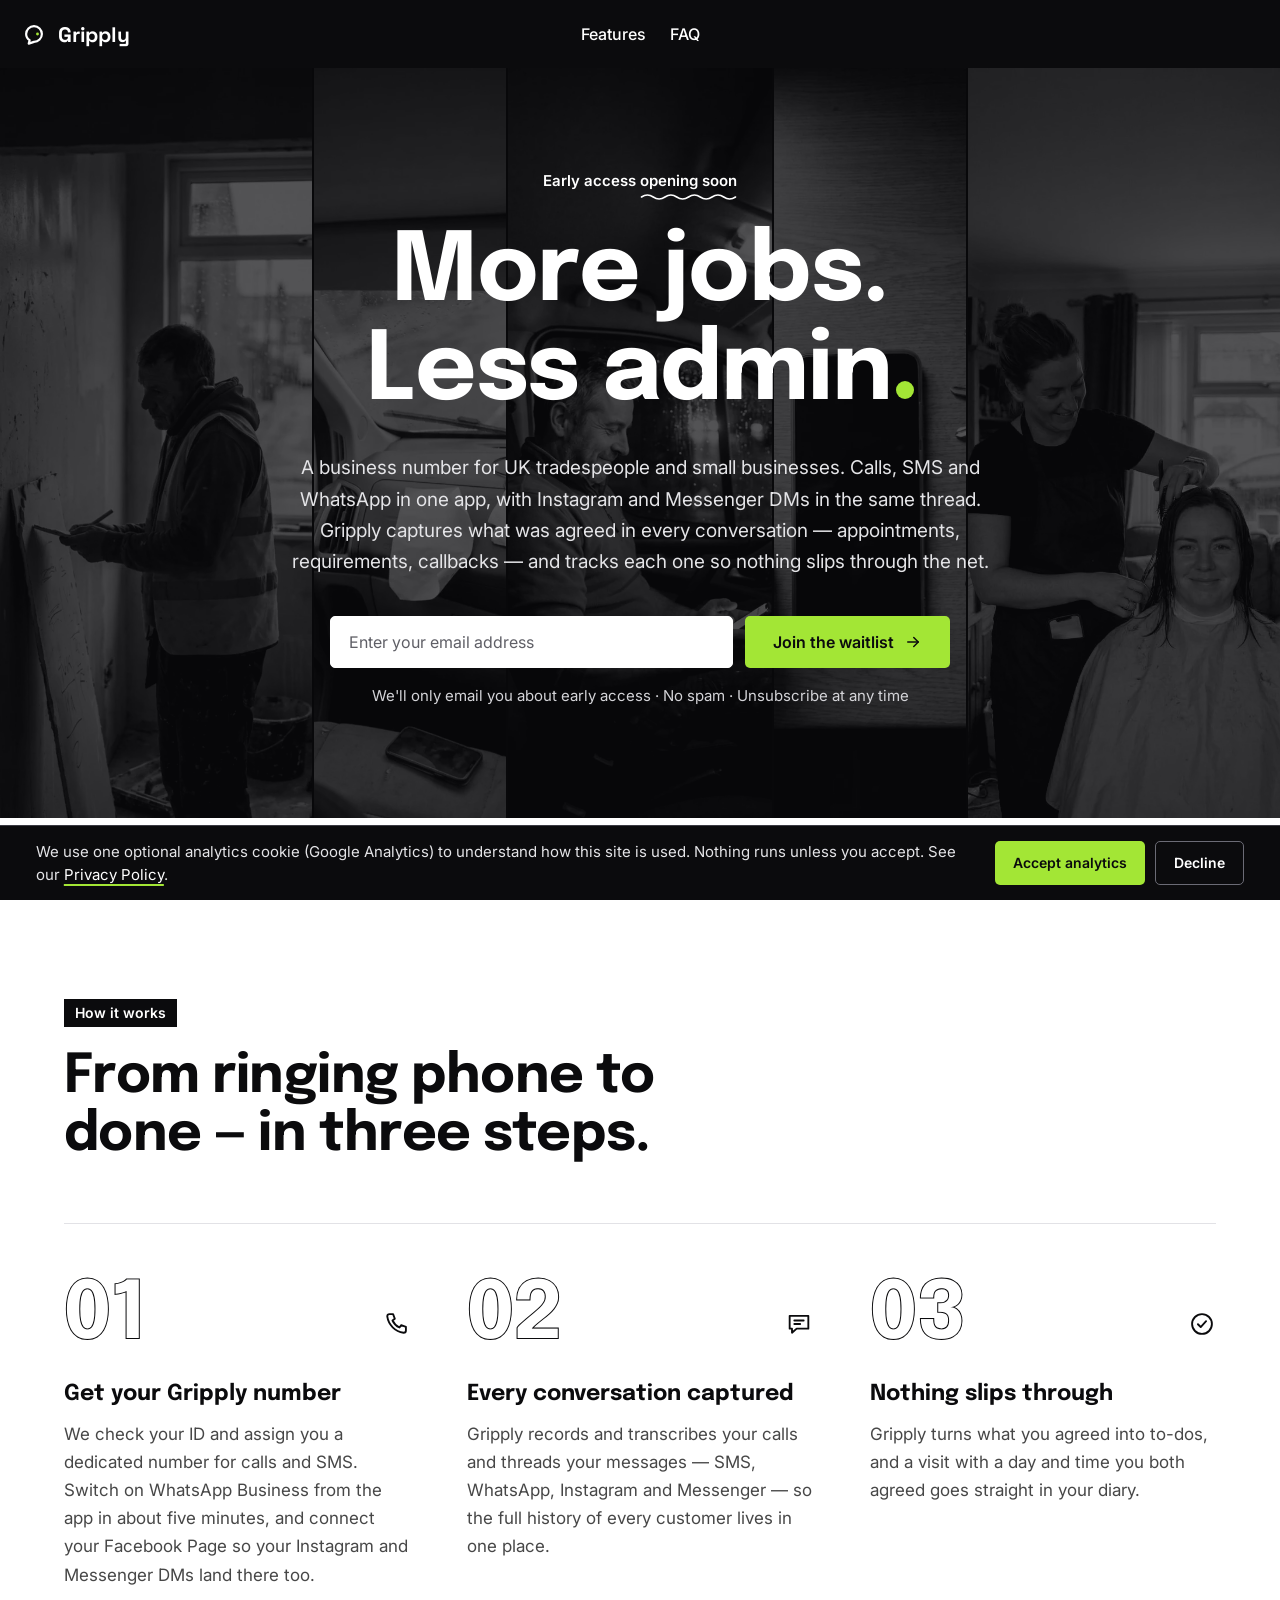
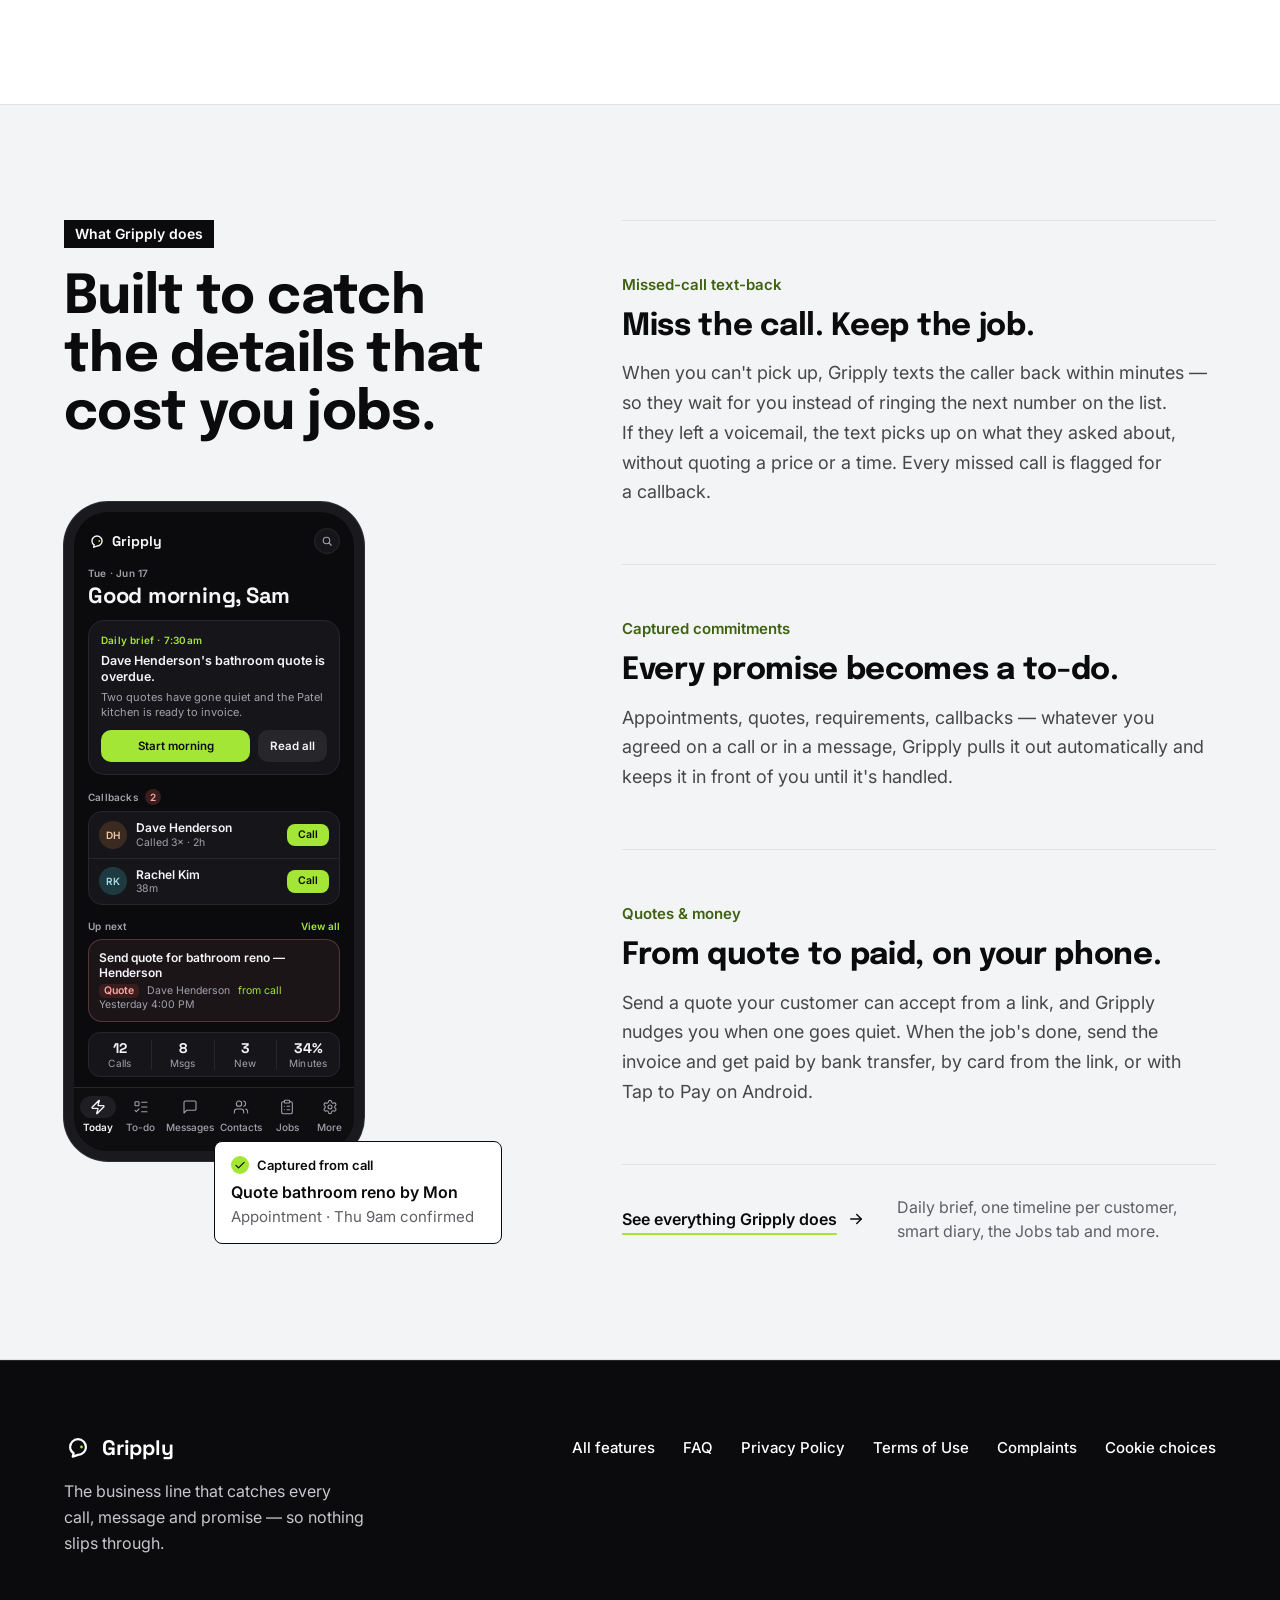
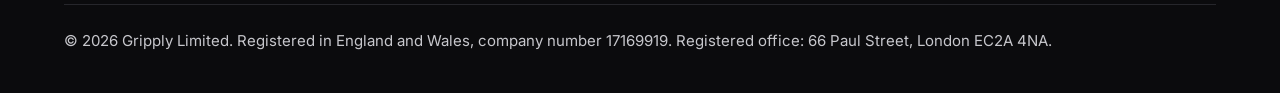
==== commit dd15cf2e: "Say who Gripply is for, answer the questions people search, fix legal dates Copy changes the owner a" ====
--- a/index.html
+++ b/index.html
@@ -1,46 +1,151 @@
 <!DOCTYPE html>
-<html lang="en">
+<html lang="en-GB">
 <head>
   <meta charset="utf-8" />
   <meta name="viewport" content="width=device-width, initial-scale=1" />
-  <title>Gripply — More jobs. Less admin.</title>
-  <meta name="description" content="Gripply gives your business one number for calls, SMS and WhatsApp Business, and brings Instagram and Messenger DMs into the same thread — every conversation captured and every promise tracked, so nothing slips through the net. Join the waitlist for early access." />
+  <title>Gripply — one business number for calls, SMS and WhatsApp</title>
+  <meta name="description" content="Gripply gives UK tradespeople and small businesses one number for calls, SMS and WhatsApp, with Instagram and Messenger DMs in one thread. Join the waitlist." />
+  <meta name="robots" content="index, follow, max-image-preview:large" />
   <link rel="canonical" href="https://gripply.app/" />
   <meta name="theme-color" content="#0b0b0d" />
-  <link rel="icon" type="image/svg+xml" href="data:image/svg+xml,%3Csvg xmlns='http://www.w3.org/2000/svg' viewBox='0 0 256 256'%3E%3Crect width='256' height='256' rx='56' fill='%230b0b0d'/%3E%3Cpath d='M 128 56 C 168 56 200 88 200 128 C 200 168 168 200 128 200 L 80 216 L 88 184 C 68 172 56 152 56 128 C 56 88 88 56 128 56 Z' fill='none' stroke='%23f5f5f7' stroke-width='20' stroke-linejoin='round'/%3E%3Ccircle cx='160' cy='128' r='14' fill='%23a3e635'/%3E%3C/svg%3E" />
-  <link rel="apple-touch-icon" href="data:image/svg+xml,%3Csvg xmlns='http://www.w3.org/2000/svg' viewBox='0 0 256 256'%3E%3Crect width='256' height='256' rx='56' fill='%230b0b0d'/%3E%3Cpath d='M 128 56 C 168 56 200 88 200 128 C 200 168 168 200 128 200 L 80 216 L 88 184 C 68 172 56 152 56 128 C 56 88 88 56 128 56 Z' fill='none' stroke='%23f5f5f7' stroke-width='20' stroke-linejoin='round'/%3E%3Ccircle cx='160' cy='128' r='14' fill='%23a3e635'/%3E%3C/svg%3E" />
+  <!-- icons: unversioned, stable URLs (Google reads the favicon from the home page); the SVG is the one browsers show.
+       The ICO holds 16, 32 and 48px images but declares only 48x48: listing every size makes Chromium browsers prefer it over the SVG. -->
+  <link rel="icon" href="/favicon.ico" sizes="48x48" />
+  <link rel="icon" href="/favicon.svg" type="image/svg+xml" />
+  <link rel="icon" href="/icon-192.png" type="image/png" sizes="192x192" />
+  <link rel="apple-touch-icon" href="/apple-touch-icon.png" />
+  <link rel="manifest" href="/site.webmanifest" />
 
   <!-- Open Graph / Twitter -->
   <meta property="og:type" content="website" />
+  <meta property="og:site_name" content="Gripply" />
+  <meta property="og:locale" content="en_GB" />
   <meta property="og:url" content="https://gripply.app/" />
   <meta property="og:title" content="Gripply — More jobs. Less admin." />
-  <meta property="og:description" content="One business number for calls, SMS and WhatsApp, with Instagram and Messenger in the same thread — every conversation captured and every promise tracked. Join the waitlist." />
+  <meta property="og:description" content="Gripply gives UK tradespeople and small businesses one number for calls, SMS and WhatsApp, with Instagram and Messenger DMs in one thread. Join the waitlist." />
   <meta property="og:image" content="https://gripply.app/og-image.png?v=2" />
   <meta property="og:image:width" content="1200" />
   <meta property="og:image:height" content="630" />
   <meta property="og:image:alt" content="Gripply — More jobs. Less admin. Every conversation captured. Every promise tracked. Calls, SMS, WhatsApp Business, Instagram and Messenger." />
   <meta name="twitter:card" content="summary_large_image" />
   <meta name="twitter:title" content="Gripply — More jobs. Less admin." />
-  <meta name="twitter:description" content="One business number for calls, SMS and WhatsApp, with Instagram and Messenger in the same thread — every conversation captured and every promise tracked." />
+  <meta name="twitter:description" content="Gripply gives UK tradespeople and small businesses one number for calls, SMS and WhatsApp, with Instagram and Messenger DMs in one thread. Join the waitlist." />
   <meta name="twitter:image" content="https://gripply.app/og-image.png?v=2" />
-
+  <meta name="twitter:image:alt" content="Gripply — More jobs. Less admin. Every conversation captured. Every promise tracked. Calls, SMS, WhatsApp Business, Instagram and Messenger." />
+
+  <!-- Structured data (schema.org). Every fact in it must be visible on the site: keep it in step with the copy (see README). -->
   <script type="application/ld+json">
   {
     "@context": "https://schema.org",
-    "@type": "SoftwareApplication",
-    "name": "Gripply",
-    "url": "https://gripply.app",
-    "description": "One business number for calls, SMS and WhatsApp Business, with Instagram and Messenger DMs in the same thread. Gripply transcribes every conversation and tracks every promise so nothing slips through.",
-    "applicationCategory": "BusinessApplication",
-    "operatingSystem": "iOS, Android",
-    "offers": { "@type": "Offer", "price": "0" }
+    "@graph": [
+      {
+        "@type": "Organization",
+        "@id": "https://gripply.app/#organization",
+        "name": "Gripply",
+        "legalName": "Gripply Limited",
+        "url": "https://gripply.app/",
+        "logo": {
+          "@type": "ImageObject",
+          "url": "https://gripply.app/icon-512.png",
+          "contentUrl": "https://gripply.app/icon-512.png",
+          "width": 512,
+          "height": 512
+        },
+        "description": "Gripply Limited provides a business communications service for small businesses and tradespeople.",
+        "areaServed": {
+          "@type": "Country",
+          "name": "United Kingdom"
+        },
+        "slogan": "More jobs. Less admin.",
+        "address": {
+          "@type": "PostalAddress",
+          "streetAddress": "66 Paul Street",
+          "addressLocality": "London",
+          "postalCode": "EC2A 4NA",
+          "addressCountry": "GB"
+        },
+        "identifier": {
+          "@type": "PropertyValue",
+          "propertyID": "Companies House company number (England and Wales)",
+          "value": "17169919"
+        },
+        "contactPoint": [
+          {
+            "@type": "ContactPoint",
+            "contactType": "privacy and data requests",
+            "email": "privacy@gripply.app"
+          },
+          {
+            "@type": "ContactPoint",
+            "contactType": "complaints",
+            "email": "complaints@gripply.app"
+          }
+        ]
+      },
+      {
+        "@type": "WebSite",
+        "@id": "https://gripply.app/#website",
+        "url": "https://gripply.app/",
+        "name": "Gripply",
+        "inLanguage": "en-GB",
+        "publisher": {
+          "@id": "https://gripply.app/#organization"
+        }
+      },
+      {
+        "@type": "SoftwareApplication",
+        "@id": "https://gripply.app/#app",
+        "name": "Gripply",
+        "url": "https://gripply.app/",
+        "description": "A business number for UK tradespeople and small businesses. Calls, SMS and WhatsApp in one app, with Instagram and Messenger DMs in the same thread. Gripply captures what was agreed in every conversation — appointments, requirements, callbacks — and tracks each one so nothing slips through the net.",
+        "applicationCategory": "BusinessApplication",
+        "operatingSystem": "iOS, Android",
+        "countriesSupported": "GB",
+        "audience": {
+          "@type": "BusinessAudience",
+          "audienceType": "Small businesses and tradespeople"
+        },
+        "featureList": [
+          "Missed-call text-back",
+          "Captured commitments: what you agreed on a call or in a message becomes a to-do",
+          "One timeline per customer across calls, SMS, WhatsApp, Instagram and Messenger",
+          "Calls recorded, transcribed and summarised",
+          "Smart diary",
+          "AI daily brief",
+          "Quotes customers accept from a link",
+          "Invoices, with payment by bank transfer or by card from the link",
+          "Tap to Pay on Android",
+          "Jobs tab: every job by stage, from quote to paid"
+        ],
+        "publisher": {
+          "@id": "https://gripply.app/#organization"
+        }
+      },
+      {
+        "@type": "WebPage",
+        "@id": "https://gripply.app/",
+        "url": "https://gripply.app/",
+        "name": "Gripply — one business number for calls, SMS and WhatsApp",
+        "description": "Gripply gives UK tradespeople and small businesses one number for calls, SMS and WhatsApp, with Instagram and Messenger DMs in one thread. Join the waitlist.",
+        "isPartOf": {
+          "@id": "https://gripply.app/#website"
+        },
+        "about": {
+          "@id": "https://gripply.app/#app"
+        },
+        "publisher": {
+          "@id": "https://gripply.app/#organization"
+        },
+        "inLanguage": "en-GB"
+      }
+    ]
   }
   </script>
 
   <link rel="preconnect" href="https://fonts.googleapis.com">
   <link rel="preconnect" href="https://fonts.gstatic.com" crossorigin>
   <link href="https://fonts.googleapis.com/css2?family=Epilogue:wght@500;700&family=Inter:wght@400;500;600&family=Space+Grotesk:wght@700&display=swap" rel="stylesheet">
-  <link rel="stylesheet" href="/styles.css?v=10">
+  <link rel="stylesheet" href="/styles.css?v=11">
   <script src="/consent.js?v=1" defer></script>
   <script src="/site.js?v=2" defer></script>
 </head>
@@ -86,7 +191,7 @@
       <div class="hero__inner">
         <p class="kicker">Early access <span class="squiggle">opening soon<svg aria-hidden="true" viewBox="0 0 132 8" preserveAspectRatio="none" fill="none"><path d="M2 4 Q 10 0 18 4 T 34 4 T 50 4 T 66 4 T 82 4 T 98 4 T 114 4 T 130 4" stroke="currentColor" stroke-width="1.6" stroke-linecap="round" vector-effect="non-scaling-stroke"></path></svg></span></p>
         <h1 class="hero__title"><span class="hero__title-line">More jobs.</span> <span class="hero__title-line">Less admin<span class="visually-hidden">.</span><span class="dot" aria-hidden="true"></span></span></h1>
-        <p class="hero__sub">Your business number for calls, SMS and WhatsApp, with Instagram and Messenger DMs in the same thread. Gripply captures what was agreed in every conversation&nbsp;— appointments, requirements, callbacks&nbsp;— and tracks each one so nothing slips through the net.</p>
+        <p class="hero__sub">A business number for UK tradespeople and small businesses. Calls, SMS and WhatsApp in one app, with Instagram and Messenger DMs in the same thread. Gripply captures what was agreed in every conversation&nbsp;— appointments, requirements, callbacks&nbsp;— and tracks each one so nothing slips through the net.</p>
 
         <!-- hero waitlist -->
         <div class="waitlist">
@@ -296,6 +401,7 @@
       </div>
       <nav class="footer__nav" aria-label="Footer">
         <a href="/features" class="footer__link">All features</a>
+        <a href="/faq" class="footer__link">FAQ</a>
         <a href="/privacy" class="footer__link">Privacy Policy</a>
         <a href="/terms" class="footer__link">Terms of Use</a>
         <a href="/complaints" class="footer__link">Complaints</a>
@@ -303,7 +409,7 @@
       </nav>
     </div>
     <div class="footer__bottom">
-      <p class="footer__copy">© 2026 Gripply. All rights reserved.</p>
+      <p class="footer__copy">© 2026 Gripply Limited. Registered in England and Wales, company number 17169919. Registered office: 66 Paul Street, London EC2A&nbsp;4NA.</p>
     </div>
   </div>
 </footer>
--- a/styles.css
+++ b/styles.css
@@ -1,6 +1,6 @@
 /* Gripply landing — shared stylesheet for every page ("Bold minimal").
-   Referenced as /styles.css?v=N — bump N in all six pages when editing
-   this file (netlify.toml serves it with immutable caching).
+   Referenced as /styles.css?v=N — bump N in all six pages and 404.html when
+   editing this file (netlify.toml serves it with immutable caching).
 
    Contents
      1. Design tokens
@@ -12,7 +12,7 @@
           footer · cookie banner
      4. Home page — index.html
      5. Features page — features.html
-     6. Legal pages — privacy.html, terms.html, complaints.html
+     6. Legal pages — privacy.html, terms.html, complaints.html (and 404.html)
      7. FAQ page — faq.html
 
    Written mobile-first. Breakpoints (min-width): 720px tablet,
@@ -1654,6 +1654,19 @@
   .legal__section h2 + .legal__text { margin-top: 0; }
 }
 
+/* ----- the 404 page (404.html) -----
+   It has the legal pages' shape but a single short row, so on a tall screen the
+   page would end above the bottom edge: its main grows instead, keeping the
+   footer at the foot of the screen. */
+
+.page-404 {
+  display: flex;
+  flex-direction: column;
+  min-height: 100vh;
+  min-height: 100svh;
+}
+.page-404 > main { flex: 1 0 auto; }
+
 /* ==========================================================================
    7. FAQ PAGE — faq.html
    ========================================================================== */
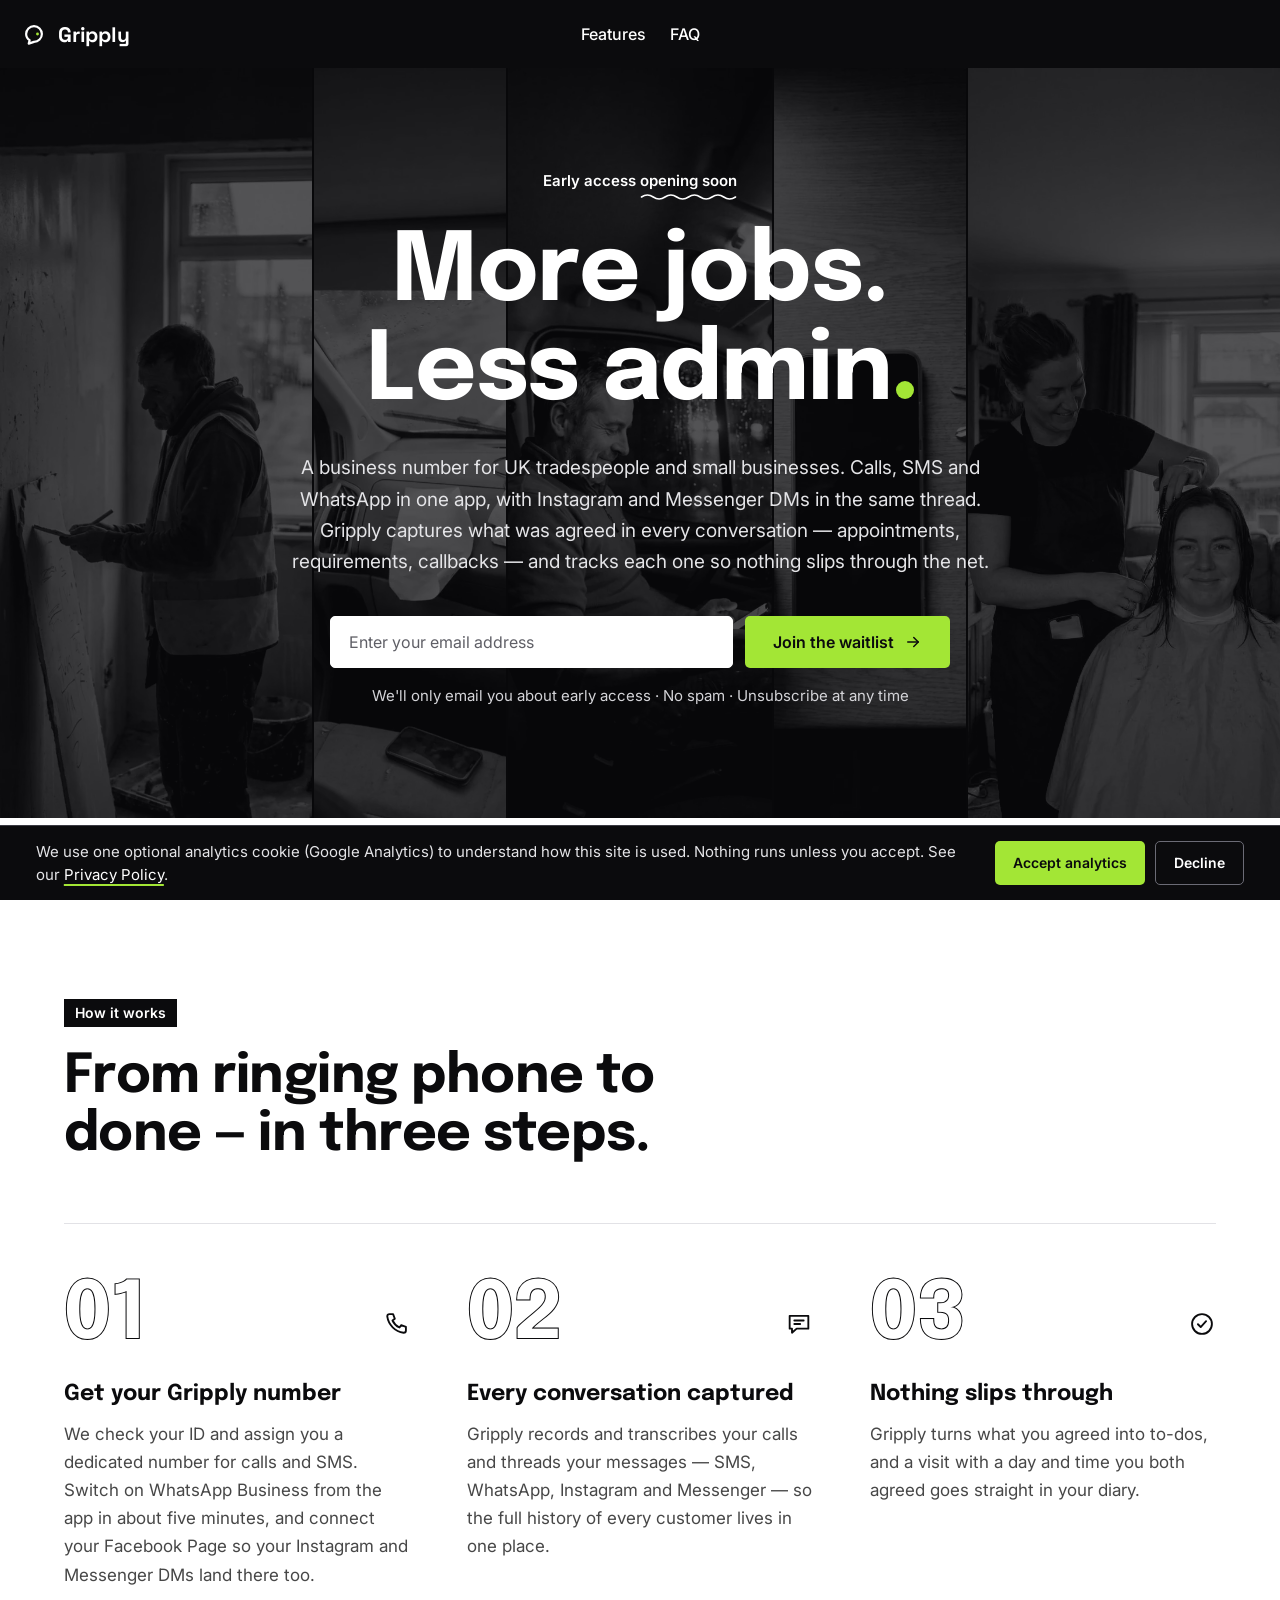
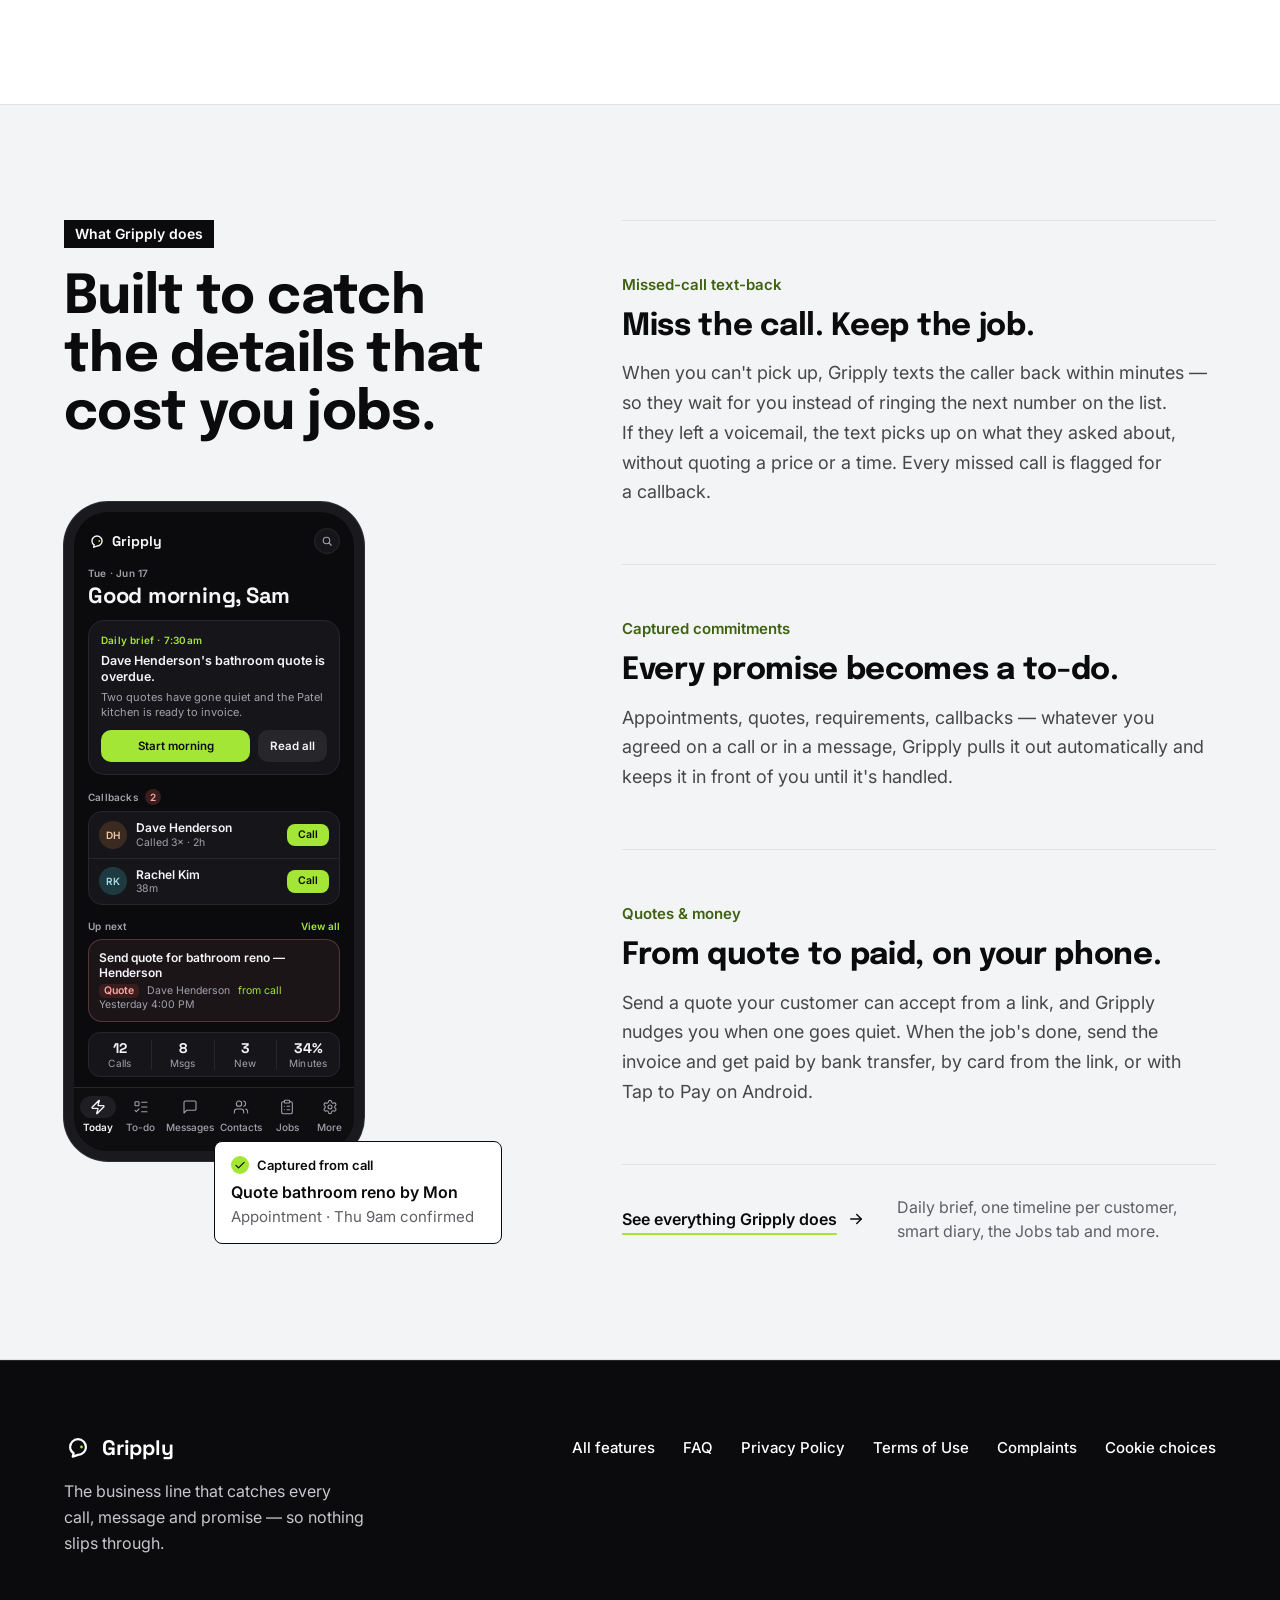
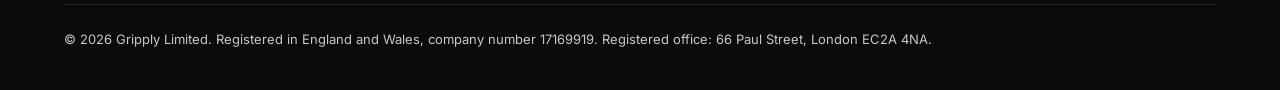
==== commit 7574b9e6: "Set the footer's company line in smaller type The registered name, number and office line under the " ====
--- a/index.html
+++ b/index.html
@@ -145,7 +145,7 @@
   <link rel="preconnect" href="https://fonts.googleapis.com">
   <link rel="preconnect" href="https://fonts.gstatic.com" crossorigin>
   <link href="https://fonts.googleapis.com/css2?family=Epilogue:wght@500;700&family=Inter:wght@400;500;600&family=Space+Grotesk:wght@700&display=swap" rel="stylesheet">
-  <link rel="stylesheet" href="/styles.css?v=11">
+  <link rel="stylesheet" href="/styles.css?v=12">
   <script src="/consent.js?v=1" defer></script>
   <script src="/site.js?v=2" defer></script>
 </head>
--- a/styles.css
+++ b/styles.css
@@ -956,7 +956,7 @@
   margin-top: 24px;
   padding-top: 24px;
   border-top: 1px solid var(--on-dark-line);
-  font-size: 15px;
+  font-size: 13px;
   line-height: 1.6;
   color: var(--on-dark-muted);
 }
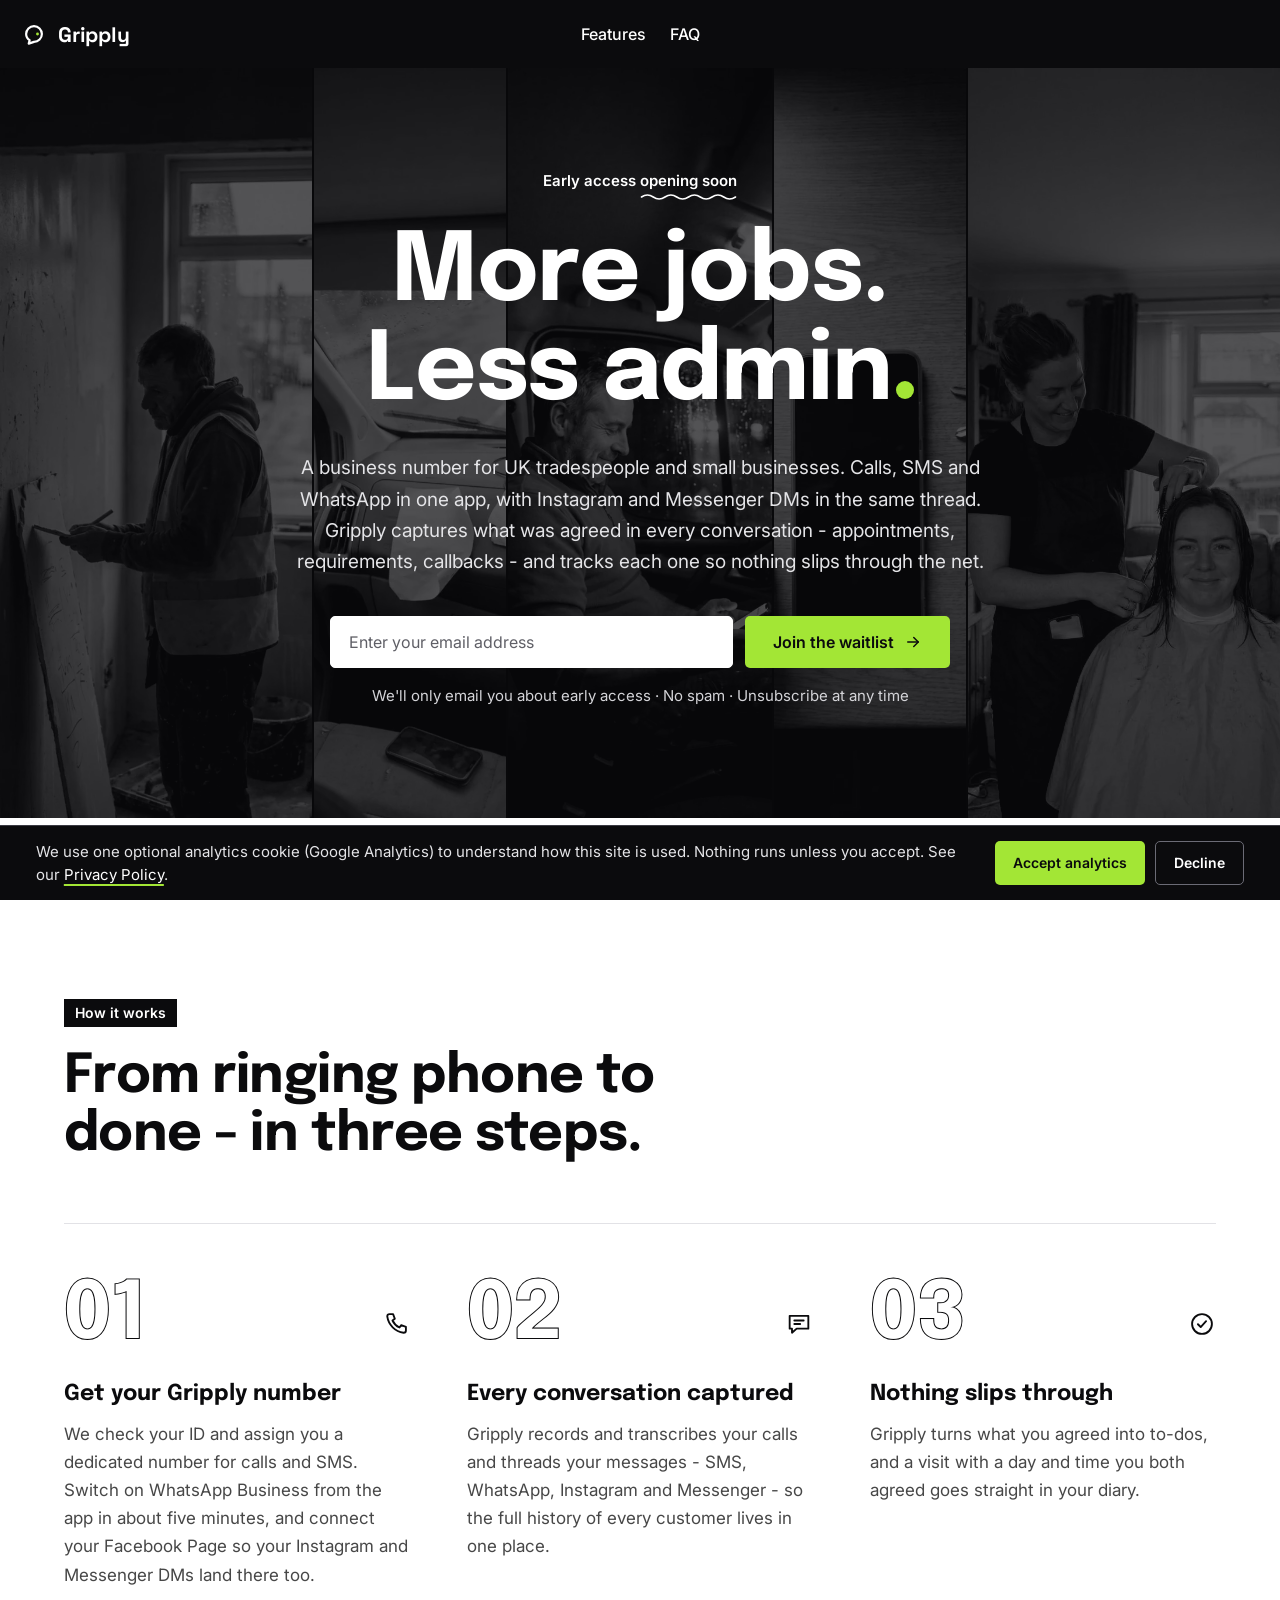
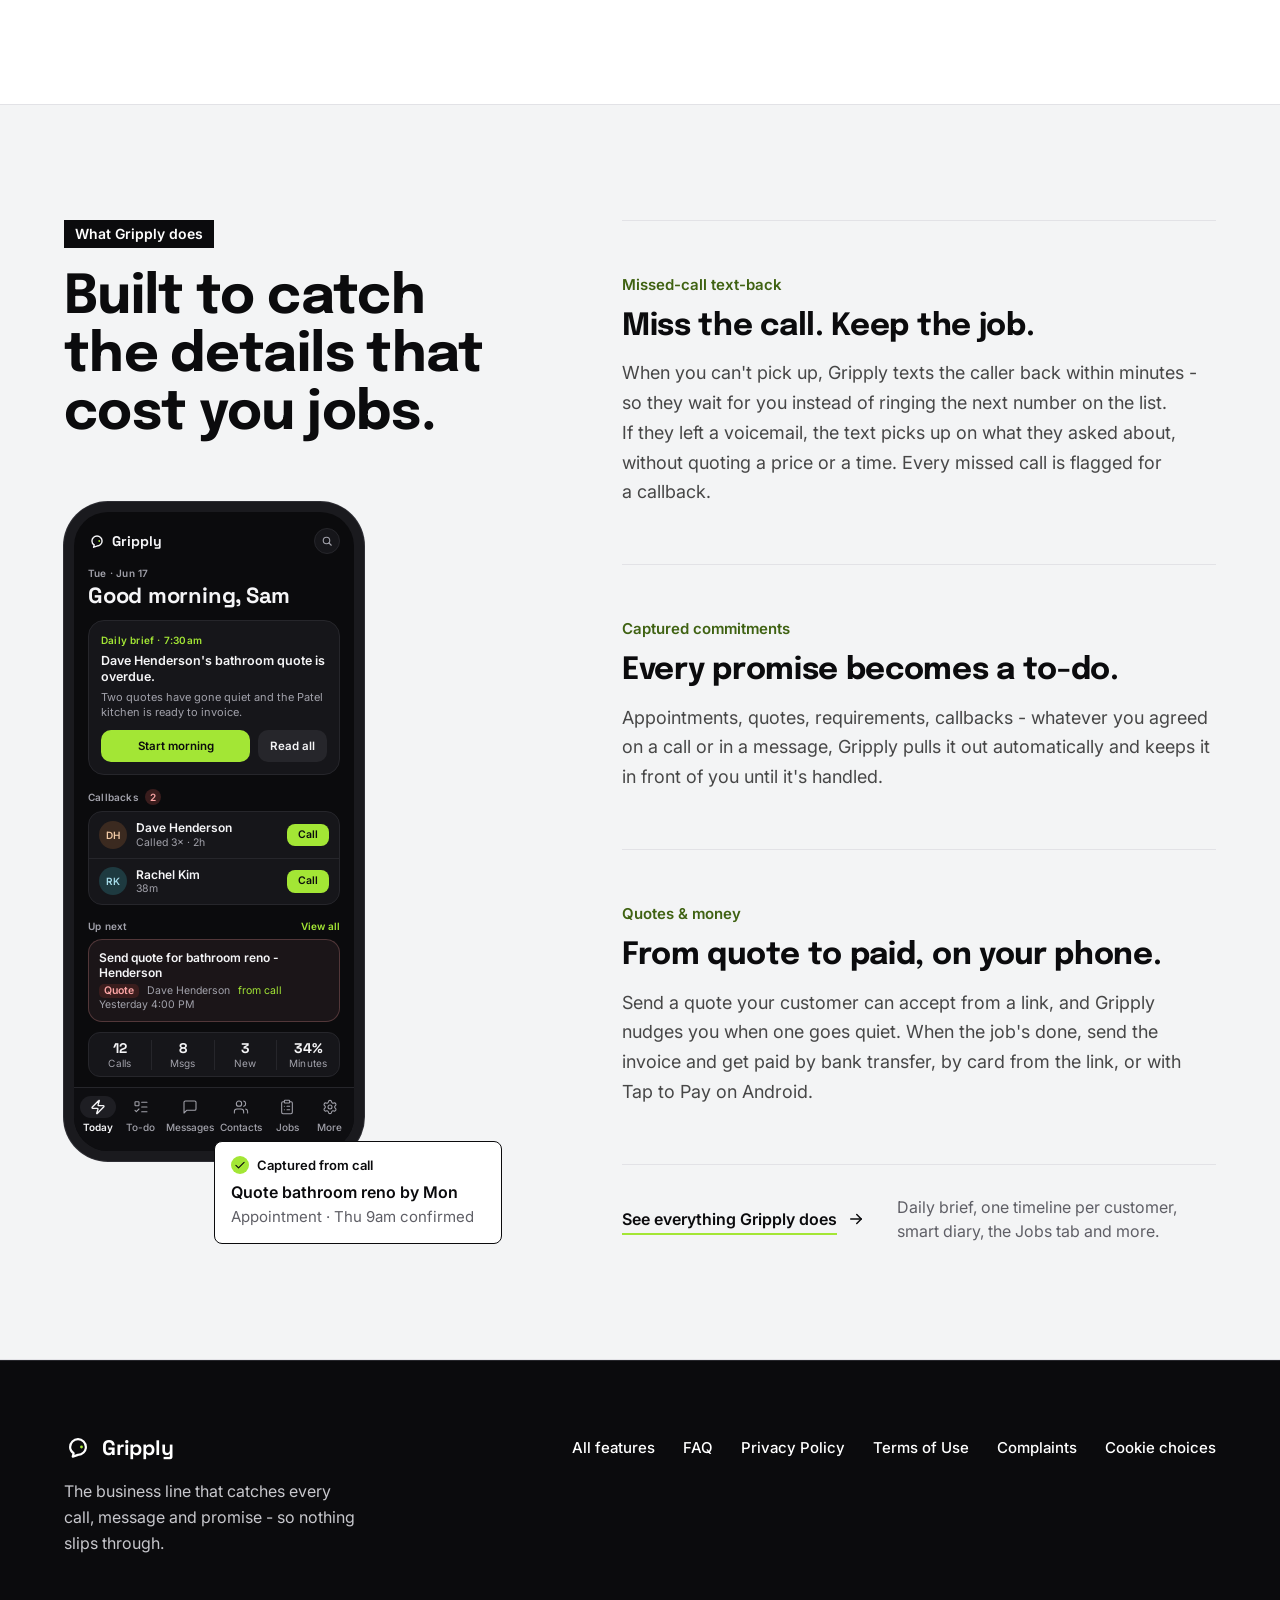
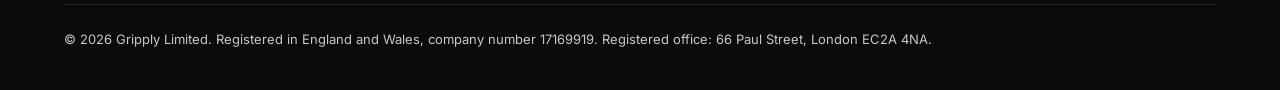
==== commit bef21270: "Replace em dashes with hyphens in website copy Co-Authored-By: Claude Fable 5.2 <noreply@anthropic.c" ====
--- a/index.html
+++ b/index.html
@@ -3,7 +3,7 @@
 <head>
   <meta charset="utf-8" />
   <meta name="viewport" content="width=device-width, initial-scale=1" />
-  <title>Gripply — one business number for calls, SMS and WhatsApp</title>
+  <title>Gripply - one business number for calls, SMS and WhatsApp</title>
   <meta name="description" content="Gripply gives UK tradespeople and small businesses one number for calls, SMS and WhatsApp, with Instagram and Messenger DMs in one thread. Join the waitlist." />
   <meta name="robots" content="index, follow, max-image-preview:large" />
   <link rel="canonical" href="https://gripply.app/" />
@@ -21,17 +21,17 @@
   <meta property="og:site_name" content="Gripply" />
   <meta property="og:locale" content="en_GB" />
   <meta property="og:url" content="https://gripply.app/" />
-  <meta property="og:title" content="Gripply — More jobs. Less admin." />
+  <meta property="og:title" content="Gripply - More jobs. Less admin." />
   <meta property="og:description" content="Gripply gives UK tradespeople and small businesses one number for calls, SMS and WhatsApp, with Instagram and Messenger DMs in one thread. Join the waitlist." />
   <meta property="og:image" content="https://gripply.app/og-image.png?v=2" />
   <meta property="og:image:width" content="1200" />
   <meta property="og:image:height" content="630" />
-  <meta property="og:image:alt" content="Gripply — More jobs. Less admin. Every conversation captured. Every promise tracked. Calls, SMS, WhatsApp Business, Instagram and Messenger." />
+  <meta property="og:image:alt" content="Gripply - More jobs. Less admin. Every conversation captured. Every promise tracked. Calls, SMS, WhatsApp Business, Instagram and Messenger." />
   <meta name="twitter:card" content="summary_large_image" />
-  <meta name="twitter:title" content="Gripply — More jobs. Less admin." />
+  <meta name="twitter:title" content="Gripply - More jobs. Less admin." />
   <meta name="twitter:description" content="Gripply gives UK tradespeople and small businesses one number for calls, SMS and WhatsApp, with Instagram and Messenger DMs in one thread. Join the waitlist." />
   <meta name="twitter:image" content="https://gripply.app/og-image.png?v=2" />
-  <meta name="twitter:image:alt" content="Gripply — More jobs. Less admin. Every conversation captured. Every promise tracked. Calls, SMS, WhatsApp Business, Instagram and Messenger." />
+  <meta name="twitter:image:alt" content="Gripply - More jobs. Less admin. Every conversation captured. Every promise tracked. Calls, SMS, WhatsApp Business, Instagram and Messenger." />
 
   <!-- Structured data (schema.org). Every fact in it must be visible on the site: keep it in step with the copy (see README). -->
   <script type="application/ld+json">
@@ -97,7 +97,7 @@
         "@id": "https://gripply.app/#app",
         "name": "Gripply",
         "url": "https://gripply.app/",
-        "description": "A business number for UK tradespeople and small businesses. Calls, SMS and WhatsApp in one app, with Instagram and Messenger DMs in the same thread. Gripply captures what was agreed in every conversation — appointments, requirements, callbacks — and tracks each one so nothing slips through the net.",
+        "description": "A business number for UK tradespeople and small businesses. Calls, SMS and WhatsApp in one app, with Instagram and Messenger DMs in the same thread. Gripply captures what was agreed in every conversation - appointments, requirements, callbacks - and tracks each one so nothing slips through the net.",
         "applicationCategory": "BusinessApplication",
         "operatingSystem": "iOS, Android",
         "countriesSupported": "GB",
@@ -125,7 +125,7 @@
         "@type": "WebPage",
         "@id": "https://gripply.app/",
         "url": "https://gripply.app/",
-        "name": "Gripply — one business number for calls, SMS and WhatsApp",
+        "name": "Gripply - one business number for calls, SMS and WhatsApp",
         "description": "Gripply gives UK tradespeople and small businesses one number for calls, SMS and WhatsApp, with Instagram and Messenger DMs in one thread. Join the waitlist.",
         "isPartOf": {
           "@id": "https://gripply.app/#website"
@@ -147,7 +147,7 @@
   <link href="https://fonts.googleapis.com/css2?family=Epilogue:wght@500;700&family=Inter:wght@400;500;600&family=Space+Grotesk:wght@700&display=swap" rel="stylesheet">
   <link rel="stylesheet" href="/styles.css?v=12">
   <script src="/consent.js?v=1" defer></script>
-  <script src="/site.js?v=2" defer></script>
+  <script src="/site.js?v=3" defer></script>
 </head>
 <body>
 <a class="skip-link" href="#top">Skip to content</a>
@@ -191,7 +191,7 @@
       <div class="hero__inner">
         <p class="kicker">Early access <span class="squiggle">opening soon<svg aria-hidden="true" viewBox="0 0 132 8" preserveAspectRatio="none" fill="none"><path d="M2 4 Q 10 0 18 4 T 34 4 T 50 4 T 66 4 T 82 4 T 98 4 T 114 4 T 130 4" stroke="currentColor" stroke-width="1.6" stroke-linecap="round" vector-effect="non-scaling-stroke"></path></svg></span></p>
         <h1 class="hero__title"><span class="hero__title-line">More jobs.</span> <span class="hero__title-line">Less admin<span class="visually-hidden">.</span><span class="dot" aria-hidden="true"></span></span></h1>
-        <p class="hero__sub">A business number for UK tradespeople and small businesses. Calls, SMS and WhatsApp in one app, with Instagram and Messenger DMs in the same thread. Gripply captures what was agreed in every conversation&nbsp;— appointments, requirements, callbacks&nbsp;— and tracks each one so nothing slips through the net.</p>
+        <p class="hero__sub">A business number for UK tradespeople and small businesses. Calls, SMS and WhatsApp in one app, with Instagram and Messenger DMs in the same thread. Gripply captures what was agreed in every conversation&nbsp;- appointments, requirements, callbacks&nbsp;- and tracks each one so nothing slips through the net.</p>
 
         <!-- hero waitlist -->
         <div class="waitlist">
@@ -232,7 +232,7 @@
     <div class="container">
       <div class="section-head">
         <p class="chip">How it works</p>
-        <h2 class="section-title">From ringing phone to done&nbsp;— in three steps.</h2>
+        <h2 class="section-title">From ringing phone to done&nbsp;- in three steps.</h2>
       </div>
 
       <ol class="steps" role="list">
@@ -252,7 +252,7 @@
             <svg class="step__icon" aria-hidden="true" width="28" height="28" viewBox="0 0 24 24" fill="none" stroke="currentColor" stroke-width="1.6" stroke-linecap="round" stroke-linejoin="round"><path d="M4 5h16v11H10l-4 3.5V16H4z"></path><path d="M8 9h8"></path><path d="M8 12h5"></path></svg>
           </div>
           <h3 class="item-title step__title">Every conversation captured</h3>
-          <p class="step__text">Gripply records and transcribes your calls and threads your messages&nbsp;— SMS, WhatsApp, Instagram and Messenger&nbsp;— so the full history of every customer lives in one place.</p>
+          <p class="step__text">Gripply records and transcribes your calls and threads your messages&nbsp;- SMS, WhatsApp, Instagram and Messenger&nbsp;- so the full history of every customer lives in one place.</p>
         </li>
         <!-- step 3 -->
         <li class="row step">
@@ -321,7 +321,7 @@
                 </span>
                 <span class="phone__card phone__task phone__task--overdue">
                   <span class="phone__lines">
-                    <span class="phone__name">Send quote for bathroom reno&nbsp;— Henderson</span>
+                    <span class="phone__name">Send quote for bathroom reno&nbsp;- Henderson</span>
                     <span class="phone__task-meta"><span class="phone__pill">Quote</span><span>Dave Henderson</span><span class="phone__from">from call</span><span>Yesterday 4:00 PM</span></span>
                   </span>
                 </span>
@@ -358,14 +358,14 @@
         <div class="row feature">
           <p class="label">Missed-call text-back</p>
           <h3 class="feature-title">Miss the call. Keep the job.</h3>
-          <p class="lead">When you can't pick up, Gripply texts the caller back within minutes&nbsp;— so they wait for you instead of ringing the next number on the list. If they left a voicemail, the text picks up on what they asked about, without quoting a price or a time. Every missed call is flagged for a callback.</p>
+          <p class="lead">When you can't pick up, Gripply texts the caller back within minutes&nbsp;- so they wait for you instead of ringing the next number on the list. If they left a voicemail, the text picks up on what they asked about, without quoting a price or a time. Every missed call is flagged for a callback.</p>
         </div>
 
         <!-- feature row 2 -->
         <div class="row feature">
           <p class="label">Captured commitments</p>
           <h3 class="feature-title">Every promise becomes a <span class="nowrap">to-do</span>.</h3>
-          <p class="lead">Appointments, quotes, requirements, callbacks&nbsp;— whatever you agreed on a call or in a message, Gripply pulls it out automatically and keeps it in front of you until it's handled.</p>
+          <p class="lead">Appointments, quotes, requirements, callbacks&nbsp;- whatever you agreed on a call or in a message, Gripply pulls it out automatically and keeps it in front of you until it's handled.</p>
         </div>
 
         <!-- feature row 3 -->
@@ -397,7 +397,7 @@
           <svg aria-hidden="true" width="28" height="28" viewBox="0 0 256 256" fill="none"><path d="M 128 56 C 168 56 200 88 200 128 C 200 168 168 200 128 200 L 80 216 L 88 184 C 68 172 56 152 56 128 C 56 88 88 56 128 56 Z" stroke="currentColor" stroke-width="20" stroke-linejoin="round"></path><circle cx="160" cy="128" r="13" fill="#a3e635"></circle></svg>
           <span class="logo__word">Gripply</span>
         </a>
-        <p class="footer__tagline">The business line that catches every call, message and promise&nbsp;— so nothing slips through.</p>
+        <p class="footer__tagline">The business line that catches every call, message and promise&nbsp;- so nothing slips through.</p>
       </div>
       <nav class="footer__nav" aria-label="Footer">
         <a href="/features" class="footer__link">All features</a>
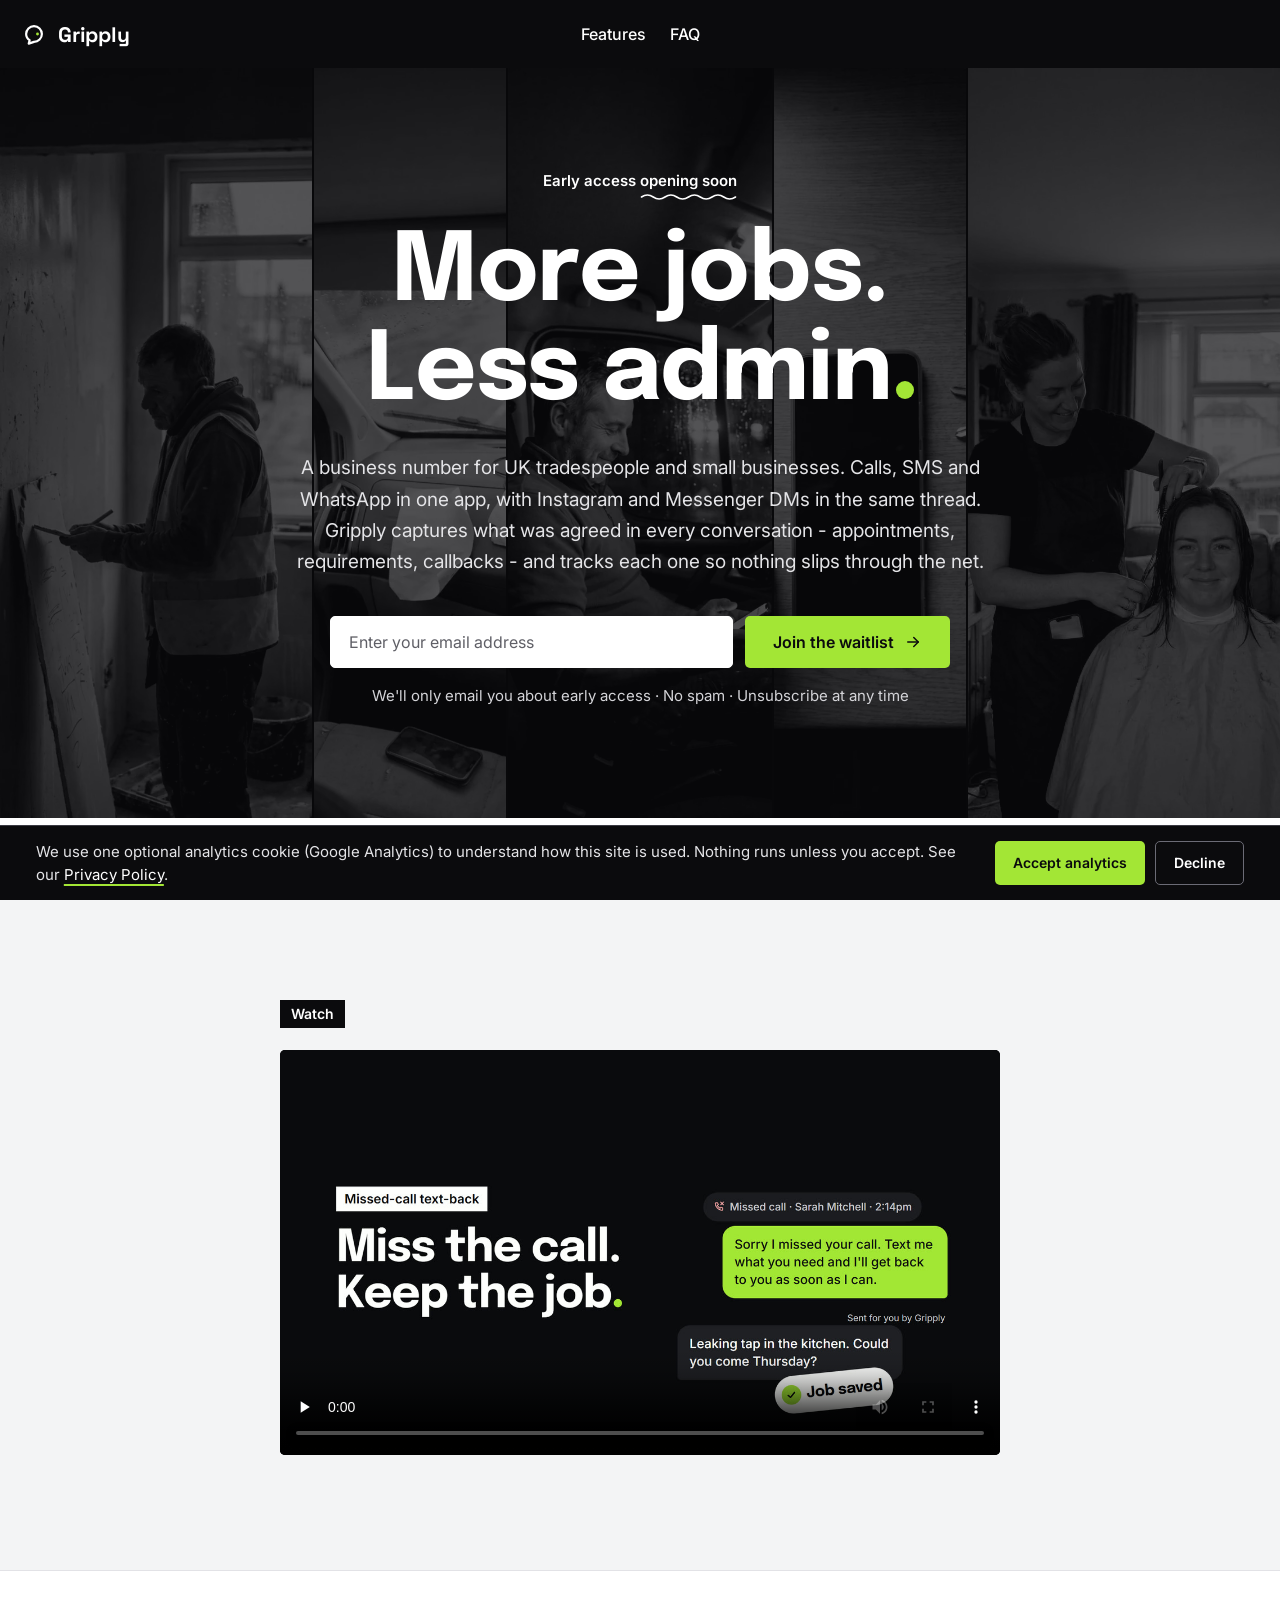
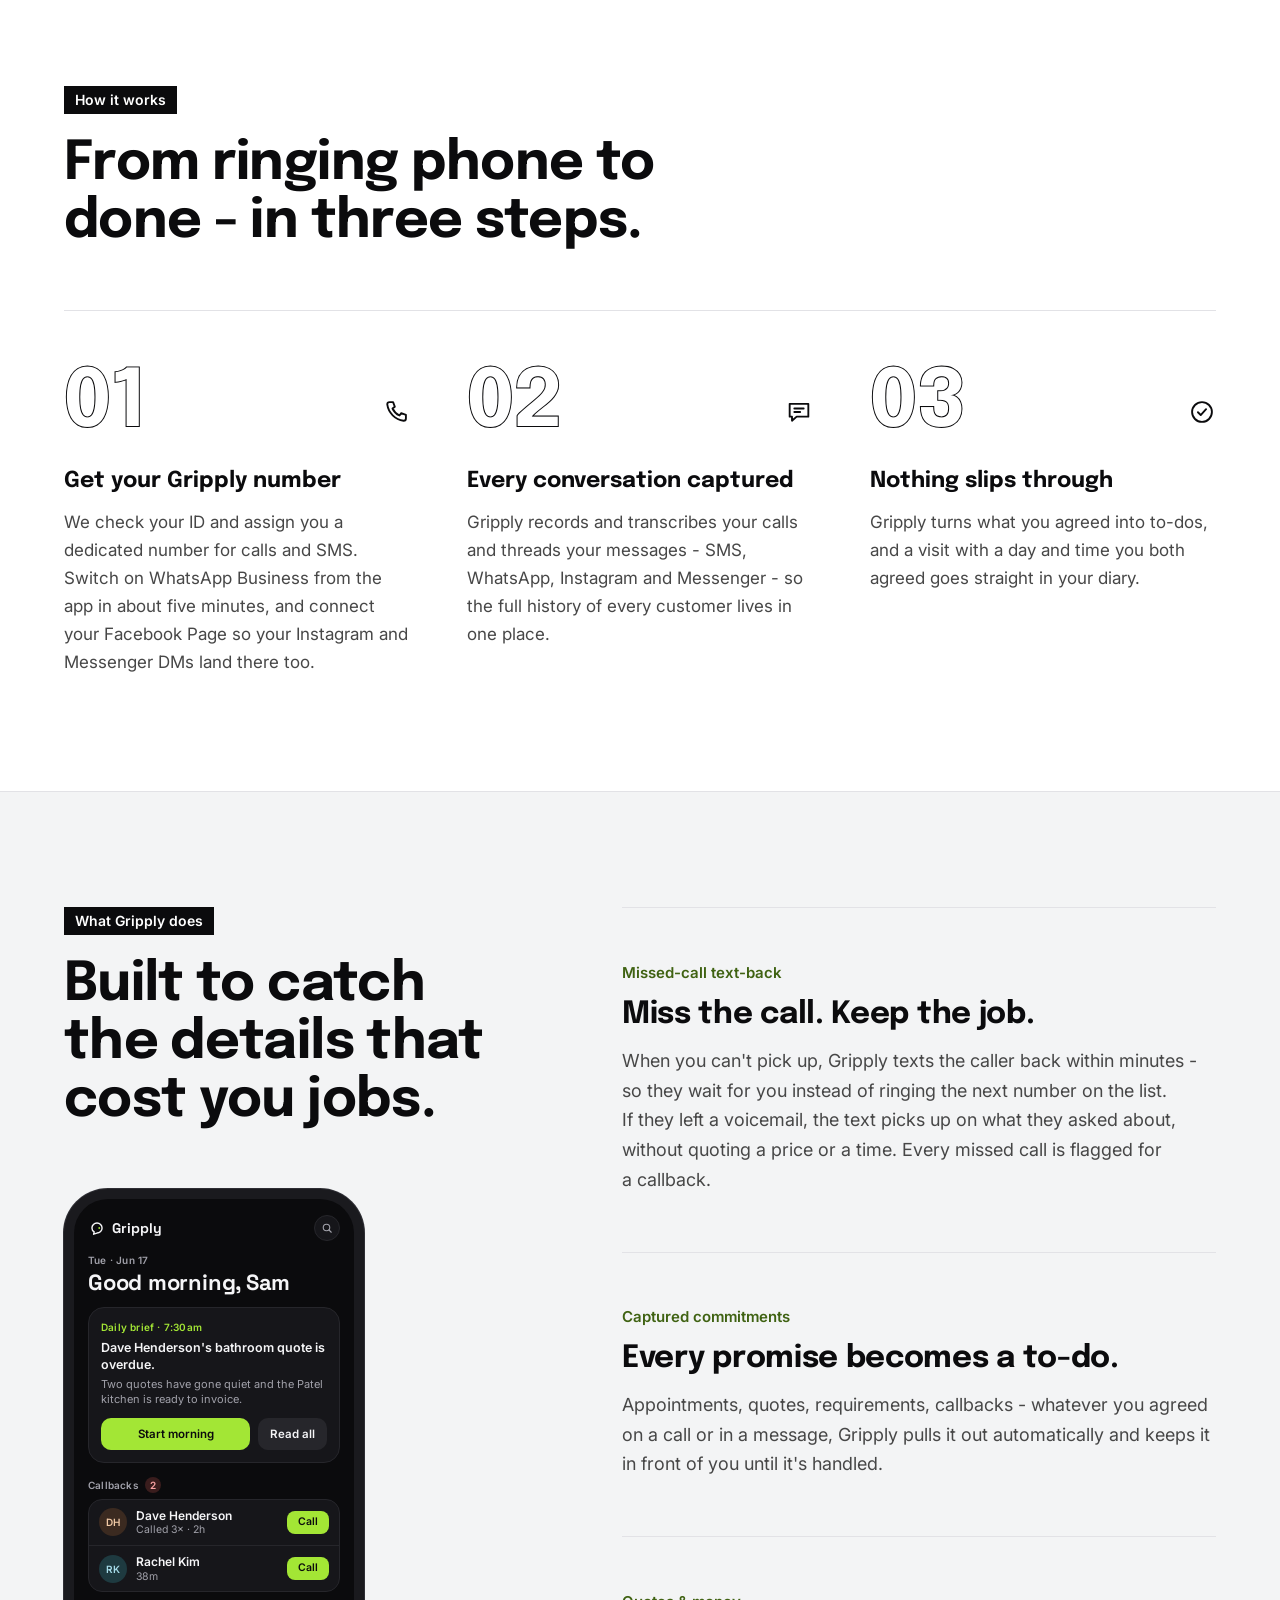
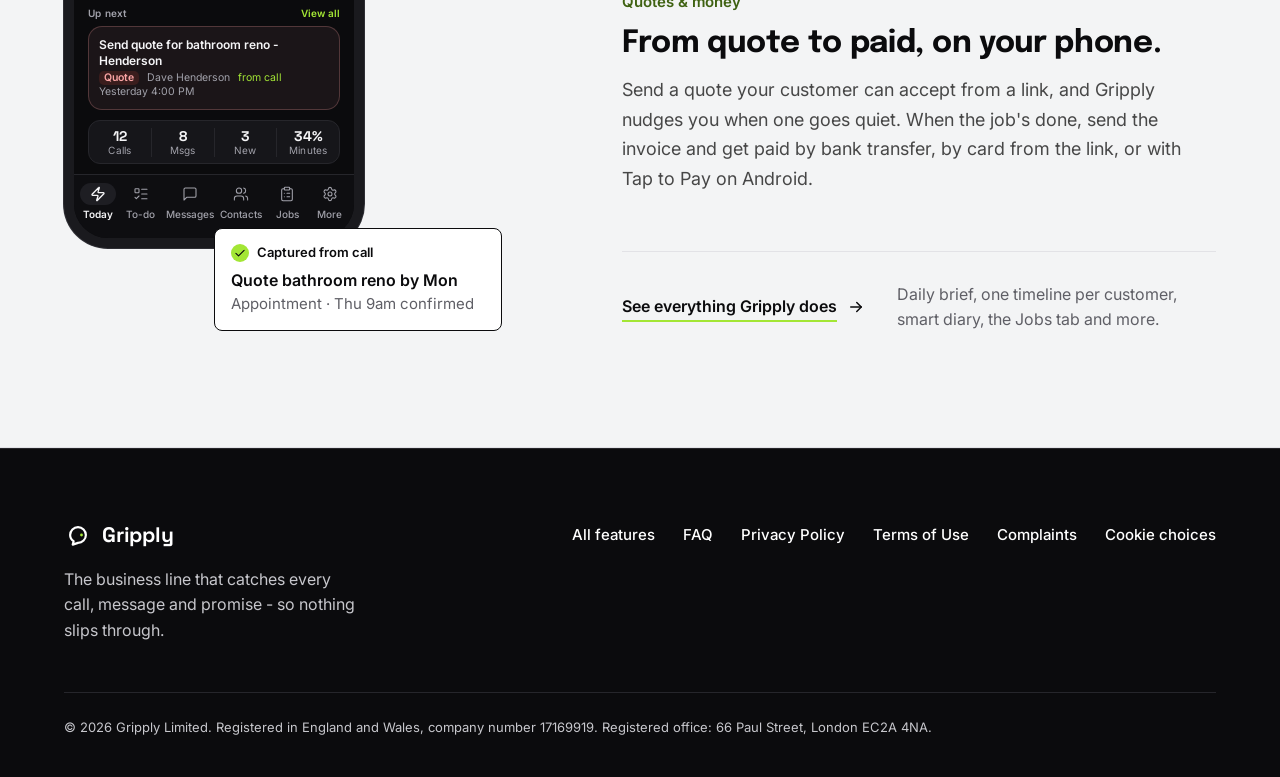
==== commit c543d90d: "Add a short narrated video of what Gripply does to the home page "Gripply in under a minute" (37 s, " ====
--- a/index.html
+++ b/index.html
@@ -122,6 +122,23 @@
         }
       },
       {
+        "@type": "VideoObject",
+        "@id": "https://gripply.app/#video",
+        "name": "Gripply in under a minute",
+        "description": "A short video of what Gripply does: missed-call text-back, every channel in one thread, what you agree becoming a to-do, visits booked in the diary, quotes, invoices and getting paid, and the daily brief.",
+        "thumbnailUrl": "https://gripply.app/video/gripply-summary-poster.jpg?v=1",
+        "contentUrl": "https://gripply.app/video/gripply-summary.mp4?v=1",
+        "uploadDate": "2026-11-17",
+        "duration": "PT37S",
+        "inLanguage": "en-GB",
+        "about": {
+          "@id": "https://gripply.app/#app"
+        },
+        "publisher": {
+          "@id": "https://gripply.app/#organization"
+        }
+      },
+      {
         "@type": "WebPage",
         "@id": "https://gripply.app/",
         "url": "https://gripply.app/",
@@ -136,7 +153,10 @@
         "publisher": {
           "@id": "https://gripply.app/#organization"
         },
-        "inLanguage": "en-GB"
+        "inLanguage": "en-GB",
+        "video": {
+          "@id": "https://gripply.app/#video"
+        }
       }
     ]
   }
@@ -145,7 +165,7 @@
   <link rel="preconnect" href="https://fonts.googleapis.com">
   <link rel="preconnect" href="https://fonts.gstatic.com" crossorigin>
   <link href="https://fonts.googleapis.com/css2?family=Epilogue:wght@500;700&family=Inter:wght@400;500;600&family=Space+Grotesk:wght@700&display=swap" rel="stylesheet">
-  <link rel="stylesheet" href="/styles.css?v=12">
+  <link rel="stylesheet" href="/styles.css?v=13">
   <script src="/consent.js?v=1" defer></script>
   <script src="/site.js?v=3" defer></script>
 </head>
@@ -227,6 +247,25 @@
     </div>
   </section>
 
+  <!-- ===================== THE VIDEO ===================== -->
+  <!-- The summary video, made from .video/ (see its README). /video/* is served immutable (netlify.toml):
+       when the video is re-cut, bump ?v=N on all three files here and in the structured data. -->
+  <section id="watch" class="section section--alt watch">
+    <div class="container">
+      <div class="section-head">
+        <p class="chip">Watch</p>
+      </div>
+      <div class="watch__player">
+        <video class="watch__video" controls playsinline preload="none" width="1920" height="1080"
+          poster="/video/gripply-summary-poster.jpg?v=1"
+          aria-label="Gripply in under a minute: a short video, with narration and music">
+          <source src="/video/gripply-summary.mp4?v=1" type="video/mp4">
+          <track kind="captions" src="/video/gripply-summary.vtt?v=1" srclang="en" label="English">
+        </video>
+      </div>
+    </div>
+  </section>
+
   <!-- ===================== HOW IT WORKS ===================== -->
   <section id="how" class="section">
     <div class="container">
--- a/styles.css
+++ b/styles.css
@@ -10,7 +10,7 @@
           arrow link · label chips · lime full stop · outlined numerals · hairline rows
           waitlist form and its states · phone mock
           footer · cookie banner
-     4. Home page — index.html
+     4. Home page — index.html (hero, channels, the video, how it works, what Gripply does)
      5. Features page — features.html
      6. Legal pages — privacy.html, terms.html, complaints.html (and 404.html)
      7. FAQ page — faq.html
@@ -1226,6 +1226,29 @@
   .channels__item { gap: 12px; }
 }
 
+/* ----- the video: "Gripply in under a minute" ----- */
+/* A "Watch" chip over a 16:9 <video> (made from .video/, the source isn't published): a plain
+   player that never starts by itself and loads nothing until it's played. On a phone it runs
+   edge to edge; from 720px it's 720px wide, centred, with the chip over its left edge. */
+
+.watch__player {
+  aspect-ratio: 16 / 9;
+  margin-top: var(--gap-chip);   /* the chip labels the video as it would a heading */
+  margin-inline: calc(-1 * var(--gutter));
+  background: var(--panel);
+}
+.watch__video {
+  display: block;
+  width: 100%;
+  height: 100%;
+  background: var(--panel);
+}
+@media (min-width: 720px) {
+  /* centred at the site's 720px measure (as .section-head and .hero__sub), not the full container */
+  .watch__player { max-width: 720px; margin-inline: auto; border-radius: var(--radius); overflow: hidden; }
+  .watch .section-head { margin-inline: auto; }   /* also 720px: the chip sits over the player's left edge */
+}
+
 /* ----- how it works: three numbered steps ----- */
 /* Phone: stacked, a hairline above each. From 720px (owner's decision during the
    build: side by side whenever it is not a phone): three columns under one hairline,
